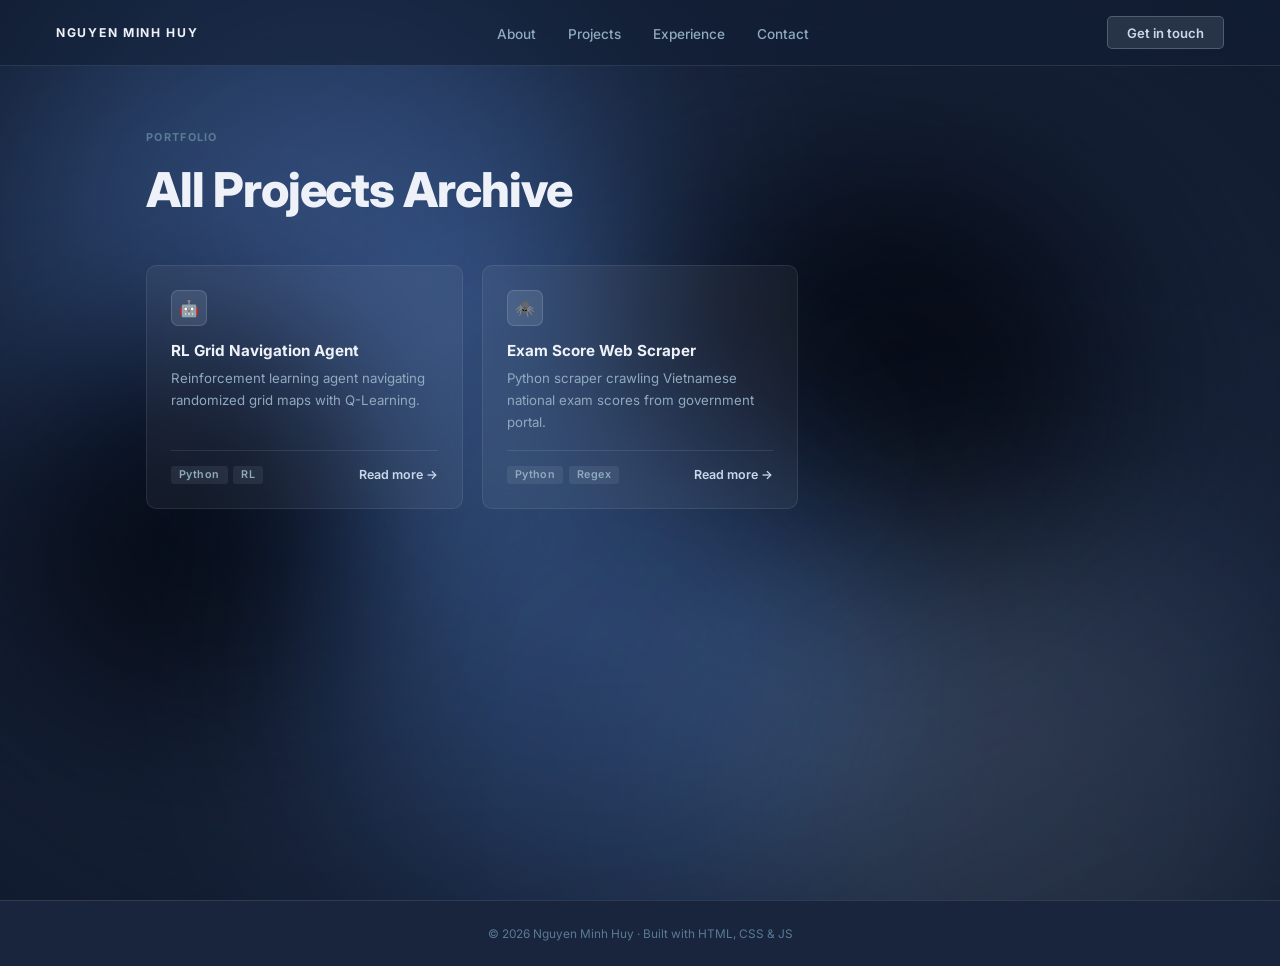
==== project.html @ 3b32ae6c "first commit" ====
<!DOCTYPE html>
<html lang="en">
<head>
  <meta charset="UTF-8">
  <meta name="viewport" content="width=device-width, initial-scale=1.0">
  <title>All Projects · Nguyen Minh Huy</title>
  <link href="https://fonts.googleapis.com/css2?family=Inter:wght@300;400;500;600;700;800;900&display=swap" rel="stylesheet">
  <link rel="stylesheet" href="css/style.css">
  <script src="js/main.js" defer></script>
</head>
<body>

  <!-- Background -->
  <div class="aurora" aria-hidden="true">
    <div class="aurora-blob b1"></div>
    <div class="aurora-blob b2"></div>
    <div class="aurora-blob b3"></div>
    <div class="aurora-blob b4"></div>
    <div class="aurora-blob b5"></div>
  </div>

  <!-- Nav -->
<nav>
    <a href="index.html" class="nav-logo">Nguyen Minh Huy</a>
    <ul class="nav-links">
      <li><a href="index.html#about">About</a></li>
      <li><a href="projects.html">Projects</a></li>
      <li><a href="index.html#experience">Experience</a></li>
      <li><a href="index.html#contact">Contact</a></li>
    </ul>
    <a href="mailto:huy@email.com" class="nav-cta">Get in touch</a>
  </nav>

  <!-- Trang Tổng Hợp Projects -->
  <div class="section-wrap" style="padding-top: calc(var(--nav-h) + 4rem); min-height: 100vh;">
    <span class="section-ey">Portfolio</span>
    <h1 class="section-h" style="font-size: 3rem; margin-bottom: 3rem;">All Projects Archive</h1>
    
    <div class="projects-grid">
      <!-- Card 1 -->
      <div class="proj-card modal-trigger" data-id="project-1">
        <div class="proj-icon">🤖</div>
        <h3>RL Grid Navigation Agent</h3>
        <p>Reinforcement learning agent navigating randomized grid maps with Q-Learning.</p>
        <div class="proj-footer">
          <div class="proj-tags"><span class="proj-tag">Python</span><span class="proj-tag">RL</span></div>
          <span class="proj-link">Read more &rarr;</span>
        </div>
      </div>

      <!-- Card 2 -->
      <div class="proj-card modal-trigger" data-id="project-2">
        <div class="proj-icon">🕷️</div>
        <h3>Exam Score Web Scraper</h3>
        <p>Python scraper crawling Vietnamese national exam scores from government portal.</p>
        <div class="proj-footer">
          <div class="proj-tags"><span class="proj-tag">Python</span><span class="proj-tag">Regex</span></div>
          <span class="proj-link">Read more &rarr;</span>
        </div>
      </div>

      <!-- Bạn có thể copy paste thêm nhiều card tương tự ở đây -->
    </div>
  </div>

  <!-- ══ MODAL (CỬA SỔ POPUP ẨN) ══ -->
  <div class="modal-overlay" id="projectModal">
    <div class="modal-content">
      <button class="modal-close" id="closeModal">&times;</button>
      <div class="modal-body">
        <div class="modal-icon" id="modalIcon">📁</div>
        <h2 id="modalTitle">Project Title</h2>
        <div class="proj-tags" id="modalTags" style="margin-bottom: 1.5rem;">
          <!-- Tags sẽ được load vào đây -->
        </div>
        <div id="modalDesc" style="color: var(--sub); line-height: 1.8; font-size: 0.95rem;">
          <!-- Chi tiết project sẽ nằm ở đây -->
        </div>
      </div>
    </div>
  </div>

  <footer>
    <span id="copyright-year"></span> Nguyen Minh Huy · Built with HTML, CSS & JS
  </footer>

</body>
</html>
---- css/style.css ----
*,*::before,*::after {
  box-sizing: border-box;
  margin: 0;
  padding: 0;
}

:root {
  /* ── Palette suy luận từ ảnh ── */
  --bg:          #18253d;   /* navy chính của ảnh */
  --blob-dark:   #0b1525;   /* blob tối: vùng đen sâu trên ảnh */
  --blob-mid:    #223355;   /* navy mid: lớp giữa */
  --blob-silver: #8faabf;   /* silver-blue: vùng sáng góc dưới */
  --blob-white:  #c8d8ea;   /* near-white highlight */

  /* ── Text: phải đọc được trên nền navy ── */
  --text:    #eef2f8;       /* trắng ấm, không chói */
  --sub:     #8faabf;       /* silver-blue từ ảnh → dùng làm subtext */
  --muted:   #5a7a96;
  --border:  rgba(200,216,234,0.12);
  --card:    rgba(255,255,255,0.05);
  --card-b:  rgba(200,216,234,0.1);
  --accent:  #c8d8ea;       /* silver highlight làm accent */
  --tag-bg:  rgba(200,216,234,0.09);
  --nav-h:   66px;
}

html { scroll-behavior: smooth; }

body {
  font-family: 'Inter', system-ui, sans-serif;
  background: var(--bg);
  color: var(--text);
  min-height: 100vh;
  overflow-x: hidden;
}

/* ══════════════════════════════
   AURORA BLOB BACKGROUND
══════════════════════════════ */
.aurora {
  position: fixed; inset: 0; z-index: 0;
  overflow: hidden;
  background: var(--bg);
}

.aurora-blob {
  position: absolute;
  border-radius: 50%;
  filter: blur(80px);
  opacity: 1;
  mix-blend-mode: screen;
  will-change: transform, opacity;
}

.b1 {
  width: 65vw; height: 65vw;
  top: -15vw; left: -10vw;
  background: radial-gradient(circle at center, #2a4070 0%, #1a2e52 40%, transparent 70%);
  animation: drift1 14s ease-in-out infinite alternate;
}
.b2 {
  width: 50vw; height: 50vw;
  top: 5vw; right: 5vw;
  background: radial-gradient(circle at center, #0d1929 0%, #111f38 35%, transparent 65%);
  animation: drift2 18s ease-in-out infinite alternate;
  mix-blend-mode: multiply;
  opacity: .85;
}
.b3 {
  width: 70vw; height: 55vw;
  bottom: -20vw; right: -15vw;
  background: radial-gradient(circle at center, #8faabf 0%, #c8d8ea 20%, #4a6a88 50%, transparent 70%);
  animation: drift3 22s ease-in-out infinite alternate;
  opacity: .18;
}
.b4 {
  width: 40vw; height: 40vw;
  bottom: 10vw; left: -5vw;
  background: radial-gradient(circle at center, #0b1525 0%, #152235 40%, transparent 68%);
  animation: drift4 16s ease-in-out infinite alternate;
  mix-blend-mode: multiply;
  opacity: .9;
}
.b5 {
  width: 55vw; height: 55vw;
  top: 35vh; left: 20vw;
  background: radial-gradient(circle at center, #1e3560 0%, #162847 45%, transparent 70%);
  animation: drift5 20s ease-in-out infinite alternate;
  opacity: .7;
}

@keyframes drift1 {
  from { transform: translate(0, 0) scale(1); }
  to { transform: translate(6vw, 8vh) scale(1.12); }
}
@keyframes drift2 {
  from { transform: translate(0, 0) scale(1.05); }
  to { transform: translate(-8vw, 10vh) scale(.9); }
}
@keyframes drift3 {
  from { transform: translate(0, 0) scale(1); }
  to { transform: translate(-10vw, -12vh) scale(1.18); }
}
@keyframes drift4 {
  from { transform: translate(0, 0) scale(1); }
  to { transform: translate(8vw, -6vh) scale(1.1); }
}
@keyframes drift5 {
  from { transform: translate(0, 0) scale(1); }
  to { transform: translate(5vw, 10vh) scale(.88); }
}

.aurora::after {
  content: ''; position: absolute; inset: 0;
  background: radial-gradient(ellipse at 50% 50%, transparent 30%, rgba(10,16,30,.45) 100%);
  pointer-events: none;
}

/* ── NAV ── */
nav {
  position: fixed; top: 0; left: 0; right: 0; z-index: 100;
  height: var(--nav-h);
  display: flex; align-items: center; justify-content: space-between;
  padding: 0 3.5rem;
  background: rgba(18, 30, 52, 0.55);
  backdrop-filter: blur(20px);
  -webkit-backdrop-filter: blur(20px);
  border-bottom: 1px solid var(--border);
}
.nav-logo {
  font-size: .76rem; font-weight: 700; letter-spacing: .14em;
  color: var(--text); text-transform: uppercase; text-decoration: none;
}
.nav-links { display: flex; gap: 2rem; list-style: none; }
.nav-links a {
  font-size: .85rem; font-weight: 500; color: var(--sub);
  text-decoration: none; transition: color .2s;
}
.nav-links a:hover { color: var(--text); }
.nav-cta {
  background: rgba(200,216,234,0.12); color: var(--accent);
  border: 1px solid rgba(200,216,234,0.25); border-radius: 5px;
  padding: .46rem 1.2rem; font-size: .82rem; font-weight: 600;
  text-decoration: none; cursor: pointer;
  transition: background .2s, transform .15s;
}
.nav-cta:hover { background: rgba(200,216,234,0.2); transform: translateY(-1px); }

/* ══════════════════════════════
   HERO
══════════════════════════════ */
.hero-wrap {
  position: relative; z-index: 1;
  min-height: 100vh;
  display: grid; grid-template-columns: 1fr 1fr;
  align-items: center; padding-top: var(--nav-h);
  max-width: 1180px; margin: 0 auto;
  padding-left: 3.5rem; padding-right: 3.5rem; gap: 2rem;
}
.eyebrow {
  display: inline-flex; align-items: center; gap: .45rem;
  border: 1px solid rgba(200,216,234,0.25); border-radius: 999px;
  padding: .28rem .95rem; font-size: .68rem; font-weight: 700;
  letter-spacing: .1em; color: var(--sub); text-transform: uppercase;
  background: rgba(200,216,234,0.07); margin-bottom: 1.8rem;
}
.eyebrow::before {
  content: ''; width: 6px; height: 6px; border-radius: 50%;
  background: var(--accent); flex-shrink: 0;
}
.hero-left h1 {
  font-size: clamp(2.5rem, 4.8vw, 4rem);
  font-weight: 900; line-height: 1.06; letter-spacing: -.03em;
  color: var(--text); margin-bottom: 1.4rem;
}
.hero-left h1 em {
  font-style: normal;
  background: linear-gradient(120deg, var(--accent) 0%, #ddeaf5 40%, var(--sub) 100%);
  -webkit-background-clip: text; -webkit-text-fill-color: transparent;
  background-clip: text;
}
.hero-sub {
  font-size: .97rem; line-height: 1.76; color: var(--sub);
  max-width: 470px; margin-bottom: 2.5rem;
}
.cta-row { display: flex; gap: .9rem; flex-wrap: wrap; margin-bottom: 3.8rem; }
.btn-p {
  display: inline-flex; align-items: center; gap: .4rem;
  background: var(--accent); color: #0d1929;
  border: none; border-radius: 5px;
  padding: .74rem 1.55rem; font-size: .88rem; font-weight: 700;
  text-decoration: none; cursor: pointer;
  transition: opacity .2s, transform .15s;
}
.btn-p:hover { opacity: .88; transform: translateY(-1px); }
.btn-s {
  display: inline-flex; align-items: center;
  background: transparent; color: var(--text);
  border: 1px solid rgba(200,216,234,0.28); border-radius: 5px;
  padding: .74rem 1.55rem; font-size: .88rem; font-weight: 600;
  text-decoration: none; cursor: pointer;
  transition: background .2s, transform .15s;
}
.btn-s:hover { background: rgba(200,216,234,0.09); transform: translateY(-1px); }
.stats {
  display: flex; gap: 2.8rem;
  border-top: 1px solid var(--border); padding-top: 1.7rem;
}
.stat-n { font-size: 1.5rem; font-weight: 900; color: var(--text); line-height: 1; margin-bottom: .2rem; }
.stat-l { font-size: .74rem; color: var(--muted); font-weight: 500; }

.hero-right {
  display: flex; align-items: center; justify-content: center;
}
.hero-right img {
  width: 100%; max-width: 460px;
  mix-blend-mode: screen; opacity: .82;
  filter: brightness(.9) contrast(1.05);
  pointer-events: none; user-select: none;
}

/* ══════════════════════════════
   SECTIONS
══════════════════════════════ */
.section-wrap {
  position: relative; z-index: 1;
  max-width: 1100px; margin: 0 auto;
  padding: 5rem 3.5rem;
}
.section-div {
  position: relative; z-index: 1;
  border: none; border-top: 1px solid var(--border);
  max-width: 1100px; width: calc(100% - 7rem); margin: 0 auto;
}
.section-ey {
  font-size: .68rem; font-weight: 700; letter-spacing: .12em;
  color: var(--muted); text-transform: uppercase;
  display: block; margin-bottom: 1.2rem;
}
.section-h {
  font-size: clamp(1.6rem, 3vw, 2.3rem); font-weight: 800;
  letter-spacing: -.022em; color: var(--text);
  margin-bottom: .55rem; line-height: 1.13;
}
.section-sub { font-size: .91rem; color: var(--sub); margin-bottom: 2.6rem; }

/* ── About ── */
.about-grid { display: grid; grid-template-columns: 1fr 1fr; gap: 3.5rem; align-items: start; }
.about-body { font-size: .91rem; line-height: 1.8; color: var(--sub); }
.about-body p+p { margin-top: .9rem; }
.skills-col { display: flex; flex-direction: column; gap: 1.1rem; }
.skill-label { font-size: .67rem; font-weight: 700; letter-spacing: .09em; text-transform: uppercase; color: var(--muted); margin-bottom: .32rem; }
.skill-tag-group { display: flex; flex-wrap: wrap; gap: .4rem; }
.skill-tag {
  background: var(--tag-bg); border: 1px solid var(--border);
  border-radius: 4px; padding: .27rem .72rem;
  font-size: .77rem; font-weight: 500; color: var(--sub);
}

/* ── Projects ── */
.projects-grid { display: grid; grid-template-columns: repeat(auto-fill, minmax(295px, 1fr)); gap: 1.2rem; }
.proj-card {
  background: var(--card); border: 1px solid var(--card-b);
  border-radius: 10px; padding: 1.5rem;
  display: flex; flex-direction: column;
  backdrop-filter: blur(8px);
  transition: transform .2s, box-shadow .2s, background .2s;
}
.proj-card:hover {
  transform: translateY(-3px);
  background: rgba(255,255,255,0.08);
  box-shadow: 0 12px 32px rgba(0,0,0,.35);
}
.proj-icon {
  width: 36px; height: 36px; border-radius: 7px;
  background: rgba(200,216,234,0.12); border: 1px solid rgba(200,216,234,0.18);
  display: flex; align-items: center; justify-content: center;
  font-size: 1rem; margin-bottom: .9rem;
}
.proj-card h3 { font-size: .95rem; font-weight: 700; color: var(--text); margin-bottom: .42rem; }
.proj-card p { font-size: .83rem; line-height: 1.66; color: var(--sub); flex: 1; }
.proj-footer {
  display: flex; align-items: center; justify-content: space-between;
  margin-top: 1.1rem; padding-top: .9rem; border-top: 1px solid var(--border);
}
.proj-tags { display: flex; gap: .35rem; flex-wrap: wrap; }
.proj-tag {
  font-size: .67rem; font-weight: 600; letter-spacing: .04em;
  background: rgba(200,216,234,0.09); color: var(--sub);
  border-radius: 3px; padding: .17rem .5rem;
}
.proj-link { font-size: .78rem; font-weight: 600; color: var(--accent); text-decoration: none; flex-shrink: 0; }
.proj-link:hover { text-decoration: underline; }

.view-more-wrap {
  text-align: right;
  margin-top: 2rem; /* Cách lưới project phía trên một khoảng */
}

/* ── Timeline ── */
.timeline { margin-top: 2.5rem; position: relative; padding-left: 1.8rem; }
.timeline::before {
  content: ''; position: absolute; left: 0; top: 6px; bottom: 6px;
  width: 1px; background: linear-gradient(to bottom, var(--accent), transparent);
}
.tl-item { position: relative; margin-bottom: 2.3rem; }
.tl-item::before {
  content: ''; position: absolute; left: -1.8rem; top: 5px;
  width: 8px; height: 8px; border-radius: 50%;
  background: var(--accent); border: 2px solid var(--bg);
  box-shadow: 0 0 0 1.5px var(--accent);
}
.tl-date { font-size: .69rem; font-weight: 700; letter-spacing: .09em; text-transform: uppercase; color: var(--accent); margin-bottom: .3rem; }
.tl-title { font-size: .96rem; font-weight: 700; color: var(--text); margin-bottom: .18rem; }
.tl-org { font-size: .85rem; font-weight: 500; color: var(--sub); margin-bottom: .5rem; }
.tl-desc { font-size: .83rem; line-height: 1.69; color: var(--muted); }

/* ── Contact ── */
.contact-center { text-align: center; padding-bottom: 6rem; }
.contact-links { display: flex; gap: .8rem; justify-content: center; flex-wrap: wrap; margin-top: .5rem; }
.contact-link {
  display: inline-flex; align-items: center; gap: .45rem;
  background: rgba(200,216,234,0.07); border: 1px solid var(--border);
  border-radius: 7px; padding: .65rem 1.3rem;
  font-size: .85rem; font-weight: 600; color: var(--text);
  text-decoration: none; transition: background .2s, transform .15s;
}
.contact-link:hover { background: rgba(200,216,234,0.14); transform: translateY(-2px); }
.contact-link svg { width: 15px; height: 15px; flex-shrink: 0; }

footer {
  position: relative; z-index: 1; text-align: center;
  padding: 1.6rem 2rem; border-top: 1px solid var(--border);
  font-size: .74rem; color: var(--muted);
}

/* ── Responsive ── */
@media(max-width: 820px) {
  .hero-wrap { grid-template-columns: 1fr; padding: calc(var(--nav-h) + 3rem) 1.5rem 3rem; }
  .hero-right { display: none; }
  nav { padding: 0 1.5rem; }
  .nav-links { display: none; }
  .section-wrap { padding: 3.5rem 1.5rem; }
  .about-grid { grid-template-columns: 1fr; }
  .section-div { width: calc(100% - 3rem); }
  .stats { gap: 1.8rem; }
}
@media(prefers-reduced-motion: reduce) {
  .aurora-blob { animation: none !important; }
  * { transition: none !important; }
}




/* ══════════════════════════════
   MODAL (PROJECT DETAILS)
══════════════════════════════ */
.proj-card.modal-trigger {
  cursor: pointer;
}
.proj-card.modal-trigger:hover .proj-link {
  text-decoration: underline;
}

.modal-overlay {
  position: fixed;
  inset: 0;
  background: rgba(10, 16, 30, 0.85); /* Nền tối mờ */
  backdrop-filter: blur(8px);
  -webkit-backdrop-filter: blur(8px);
  z-index: 1000;
  display: flex;
  align-items: center;
  justify-content: center;
  padding: 2rem;
  opacity: 0;
  pointer-events: none;
  transition: opacity 0.3s ease;
}

.modal-overlay.active {
  opacity: 1;
  pointer-events: auto;
}

.modal-content {
  background: var(--bg);
  border: 1px solid var(--border);
  border-radius: 12px;
  width: 100%;
  max-width: 700px;
  max-height: 85vh;
  overflow-y: auto;
  position: relative;
  transform: translateY(20px) scale(0.95);
  transition: transform 0.3s ease;
  box-shadow: 0 25px 50px -12px rgba(0, 0, 0, 0.5);
}

.modal-overlay.active .modal-content {
  transform: translateY(0) scale(1);
}

.modal-close {
  position: absolute;
  top: 1.5rem;
  right: 1.5rem;
  background: rgba(200, 216, 234, 0.1);
  color: var(--text);
  border: none;
  width: 36px;
  height: 36px;
  border-radius: 50%;
  font-size: 1.5rem;
  display: flex;
  align-items: center;
  justify-content: center;
  cursor: pointer;
  transition: background 0.2s;
}

.modal-close:hover {
  background: rgba(200, 216, 234, 0.25);
}

.modal-body {
  padding: 3rem;
}

.modal-icon {
  font-size: 2.5rem;
  margin-bottom: 1rem;
}

.modal-body h2 {
  font-size: 2rem;
  font-weight: 800;
  color: var(--text);
  margin-bottom: 0.8rem;
}

@media(max-width: 820px) {
  .modal-body { padding: 2rem 1.5rem; }
  .modal-overlay { padding: 1rem; }
}
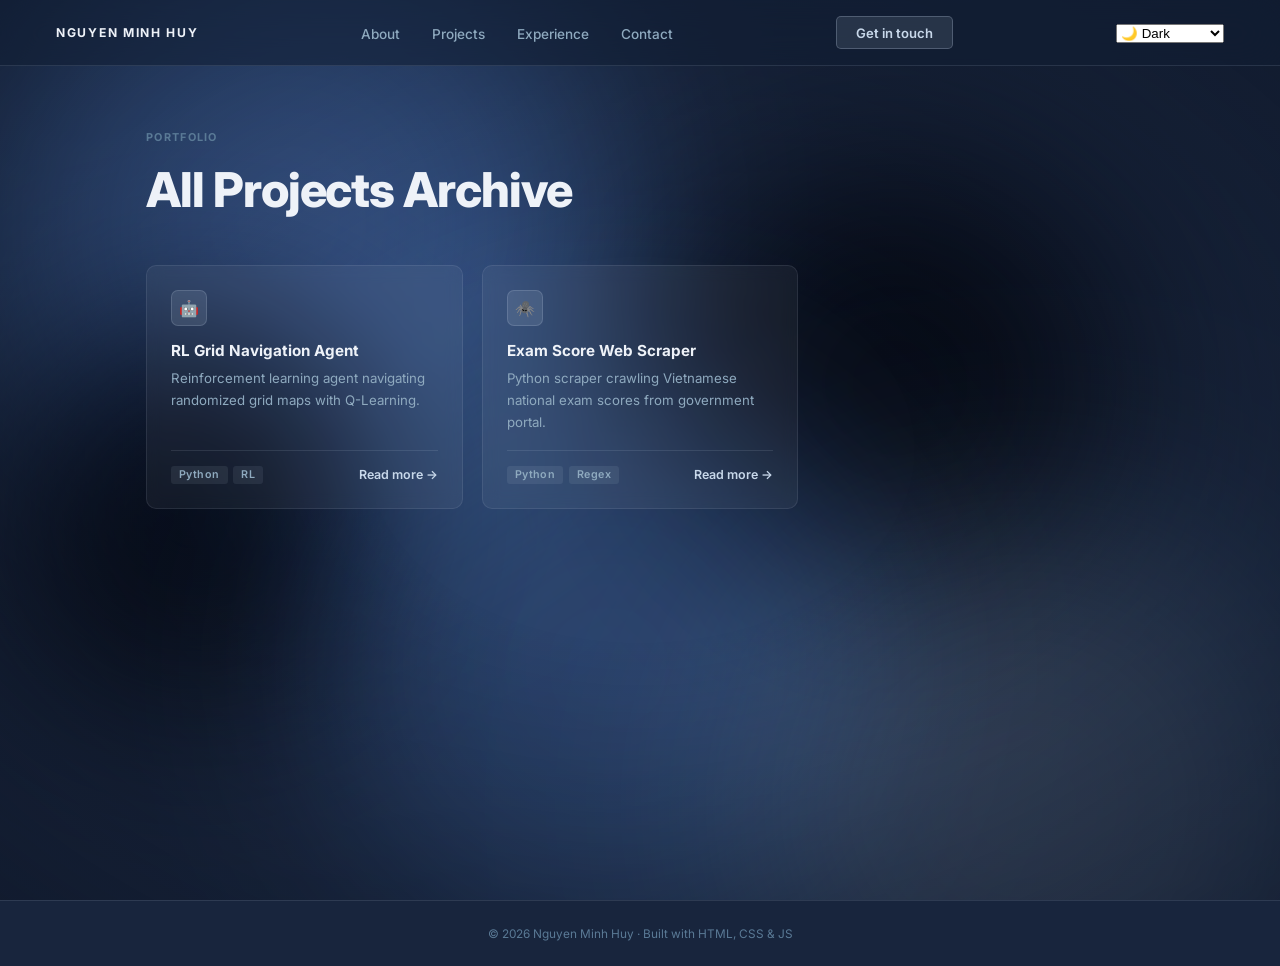
==== commit 33800875: "update html/ certi" ====
--- a/project.html
+++ b/project.html
@@ -29,6 +29,14 @@
       <li><a href="index.html#contact">Contact</a></li>
     </ul>
     <a href="mailto:huy@email.com" class="nav-cta">Get in touch</a>
+    <div class="nav-controls">
+    <!-- Dropdown hoặc nút bấm đổi Theme -->
+    <select id="themeSelect" class="nav-dropdown">
+      <option value="dark">🌙 Dark</option>
+      <option value="light">☀️ Light</option>
+      <option value="cyberpunk">🦄 Cyberpunk</option>
+    </select>
+  </div>
   </nav>
 
   <!-- Trang Tổng Hợp Projects -->
@@ -66,7 +74,21 @@
   <!-- ══ MODAL (CỬA SỔ POPUP ẨN) ══ -->
   <div class="modal-overlay" id="projectModal">
     <div class="modal-content">
-      <button class="modal-close" id="closeModal">&times;</button>
+      
+      <!-- Cụm nút điều khiển góc trên bên phải -->
+      <div class="modal-controls">
+        <!-- Nút phóng to / mở trang riêng -->
+        <a href="#" id="modalExpandBtn" class="modal-btn" title="Open full page" target="_blank">
+          <svg width="18" height="18" viewBox="0 0 24 24" fill="none" stroke="currentColor" stroke-width="2" stroke-linecap="round" stroke-linejoin="round">
+            <path d="M18 13v6a2 2 0 0 1-2 2H5a2 2 0 0 1-2-2V8a2 2 0 0 1 2-2h6"></path>
+            <polyline points="15 3 21 3 21 9"></polyline>
+            <line x1="10" y1="14" x2="21" y2="3"></line>
+          </svg>
+        </a>
+        <!-- Nút Đóng -->
+        <button class="modal-btn" id="closeModal" title="Close">&times;</button>
+      </div>
+
       <div class="modal-body">
         <div class="modal-icon" id="modalIcon">📁</div>
         <h2 id="modalTitle">Project Title</h2>
--- a/css/style.css
+++ b/css/style.css
@@ -402,26 +402,38 @@
   transform: translateY(0) scale(1);
 }
 
-.modal-close {
+
+
+.modal-controls {
   position: absolute;
-  top: 1.5rem;
-  right: 1.5rem;
+  top: 1.25rem;
+  right: 1.25rem;
+  display: flex;
+  align-items: center;
+  gap: 0.5rem;
+  z-index: 10;
+}
+
+/* Kiểu dáng chung cho cả nút Đóng và nút Phóng To */
+.modal-btn {
   background: rgba(200, 216, 234, 0.1);
   color: var(--text);
   border: none;
   width: 36px;
   height: 36px;
   border-radius: 50%;
-  font-size: 1.5rem;
+  font-size: 1.2rem;
   display: flex;
   align-items: center;
   justify-content: center;
   cursor: pointer;
-  transition: background 0.2s;
-}
-
-.modal-close:hover {
+  text-decoration: none;
+  transition: background 0.2s, transform 0.2s;
+}
+
+.modal-btn:hover {
   background: rgba(200, 216, 234, 0.25);
+  transform: translateY(-2px);
 }
 
 .modal-body {
@@ -446,3 +458,101 @@
 }
 
 
+
+
+/* ══════════════════════════════
+   AUTO-SCROLL CAROUSEL (CERTS)
+══════════════════════════════ */
+.carousel-container {
+  width: 100%;
+  overflow: hidden;
+  position: relative;
+  padding: 1rem 0;
+  /* Hiệu ứng làm mờ 2 bên mép để card lướt vào/ra mượt hơn */
+  mask-image: linear-gradient(to right, transparent, black 10%, black 90%, transparent);
+  -webkit-mask-image: linear-gradient(to right, transparent, black 10%, black 90%, transparent);
+}
+
+.carousel-track {
+  display: flex;
+  gap: 1.5rem;
+  width: max-content;
+  /* Chạy animation cuộn tự động */
+  animation: scrollInfinite 25s linear infinite;
+}
+
+/* Di chuột vào thì tạm dừng cuộn để người dùng dễ đọc */
+.carousel-container:hover .carousel-track {
+  animation-play-state: paused;
+}
+
+/* Định hình từng thẻ Certificate */
+.cert-card {
+  background: var(--card-bg, rgba(255, 255, 255, 0.03));
+  border: 1px solid var(--border, rgba(255, 255, 255, 0.08));
+  border-radius: 12px;
+  padding: 1.5rem;
+  width: 280px; /* Độ rộng cố định của mỗi card */
+  flex-shrink: 0;
+  transition: transform 0.3s ease, border-color 0.3s ease;
+}
+
+.cert-card:hover {
+  transform: translateY(-4px);
+  border-color: rgba(200, 216, 234, 0.3);
+}
+
+.cert-header {
+  display: flex;
+  justify-content: space-between;
+  align-items: center;
+  margin-bottom: 1rem;
+}
+
+.cert-icon {
+  font-size: 1.8rem;
+}
+
+.cert-year {
+  font-size: 0.8rem;
+  color: var(--sub);
+  background: rgba(255, 255, 255, 0.05);
+  padding: 0.2rem 0.6rem;
+  border-radius: 20px;
+}
+
+.cert-card h3 {
+  font-size: 1.1rem;
+  font-weight: 700;
+  color: var(--text);
+  margin-bottom: 0.3rem;
+  white-space: nowrap;
+  overflow: hidden;
+  text-overflow: ellipsis;
+}
+
+.cert-issuer {
+  font-size: 0.85rem;
+  color: var(--sub);
+  margin-bottom: 1rem;
+}
+
+.cert-tag {
+  display: inline-block;
+  font-size: 0.75rem;
+  font-weight: 600;
+  color: #60a5fa;
+  background: rgba(96, 165, 250, 0.1);
+  padding: 0.25rem 0.6rem;
+  border-radius: 6px;
+}
+
+/* Keyframes cho vòng lặp chạy vô tận */
+@keyframes scrollInfinite {
+  0% {
+    transform: translateX(0);
+  }
+  100% {
+    transform: translateX(-50%); /* Chạy 50% độ dài rồi reset mượt */
+  }
+}
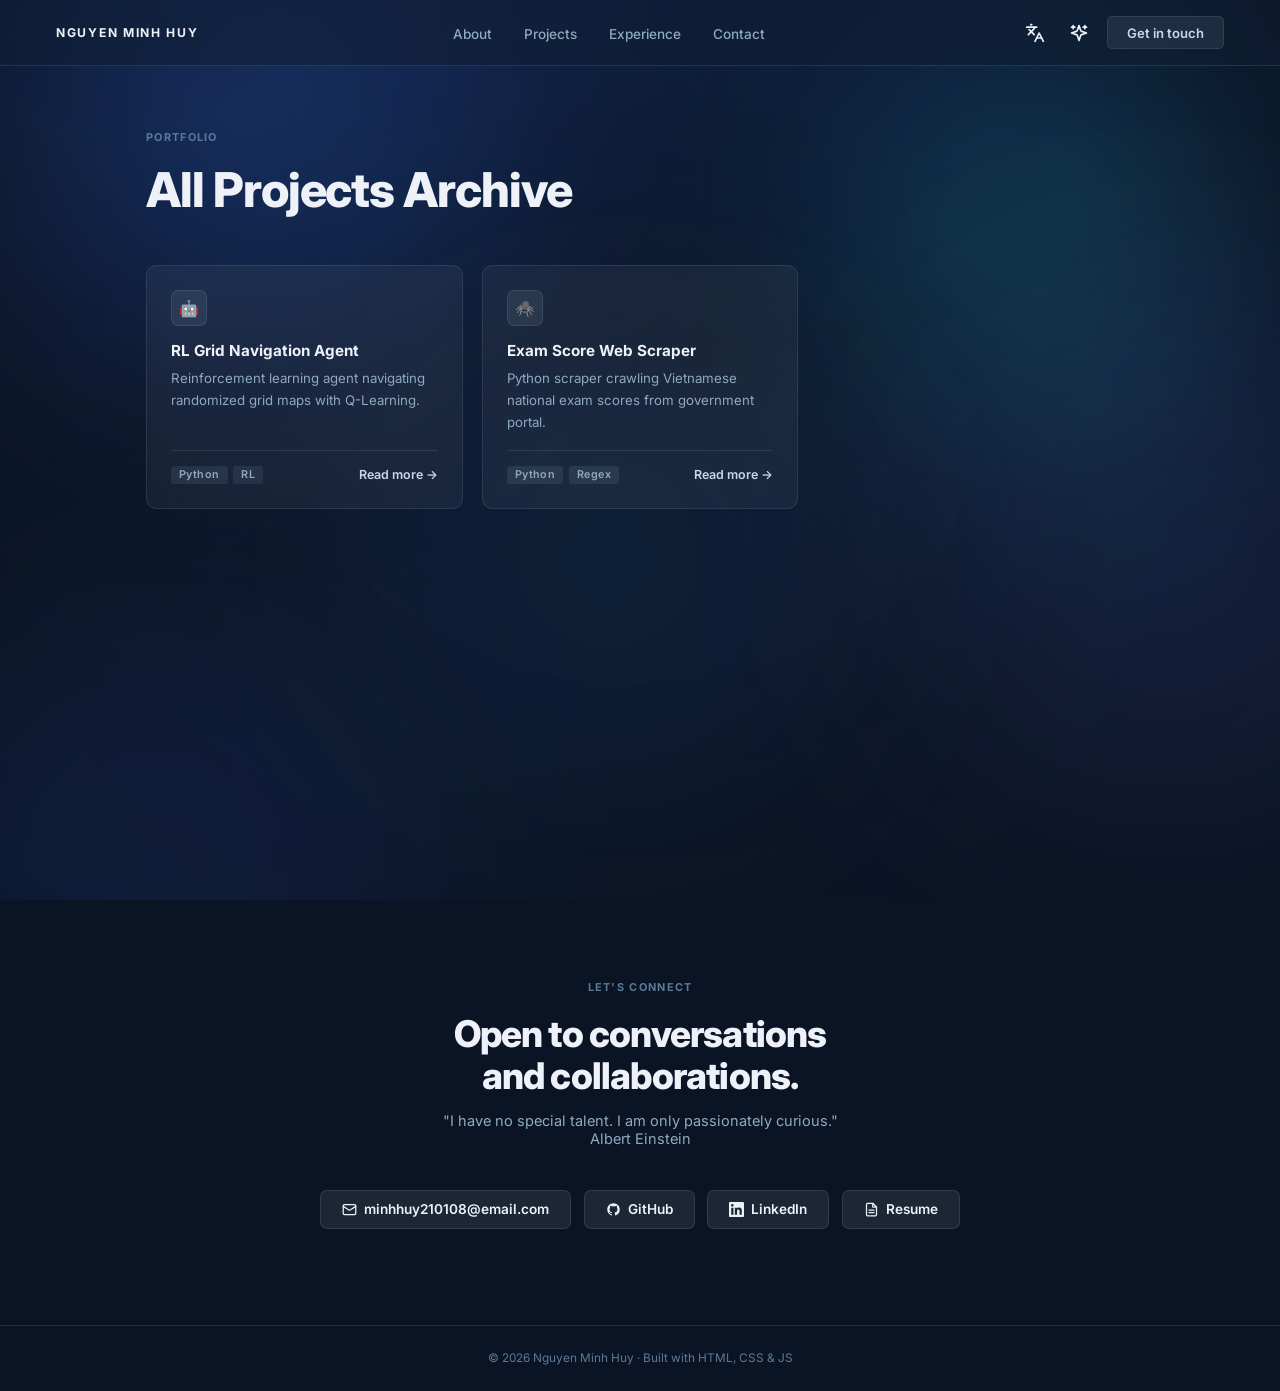
==== commit c288224b: "update 8/8" ====
--- a/project.html
+++ b/project.html
@@ -28,15 +28,36 @@
       <li><a href="index.html#experience">Experience</a></li>
       <li><a href="index.html#contact">Contact</a></li>
     </ul>
-    <a href="mailto:huy@email.com" class="nav-cta">Get in touch</a>
-    <div class="nav-controls">
-    <!-- Dropdown hoặc nút bấm đổi Theme -->
-    <select id="themeSelect" class="nav-dropdown">
-      <option value="dark">🌙 Dark</option>
-      <option value="light">☀️ Light</option>
-      <option value="cyberpunk">🦄 Cyberpunk</option>
-    </select>
+    <div class="nav-right">
+    <button id="langToggle" class="nav-icon-btn" title="Change Language">
+      <!-- Bộ chứa ẩn của Google Translate (không hiển thị ra ngoài giao diện) -->
+      <div id="google_translate_element" style="display: none;"></div>
+      <svg width="20" height="20" viewBox="0 0 24 24" fill="none" stroke="currentColor" stroke-width="2" stroke-linecap="round" stroke-linejoin="round">
+        <path d="m5 8 6 6"></path><path d="m4 14 6-6 2-3"></path><path d="M2 5h12"></path><path d="M7 2h1"></path><path d="m22 22-5-10-5 10"></path><path d="M14 18h6"></path>
+      </svg>
+    </button>
+
+  <button id="themeToggle" class="nav-icon-btn" title="Toggle Theme">
+  <!-- Icon Colorful (Sparkles) -->
+  <svg id="icon-colorful" style="display: none;" width="20" height="20" viewBox="0 0 24 24" fill="none" stroke="currentColor" stroke-width="2" stroke-linecap="round" stroke-linejoin="round">
+    <path d="m12 3-1.912 5.813a2 2 0 0 1-1.275 1.275L3 12l5.813 1.912a2 2 0 0 1 1.275 1.275L12 21l1.912-5.813a2 2 0 0 1 1.275-1.275L21 12l-5.813-1.912a2 2 0 0 1-1.275-1.275L12 3Z"/>
+    <path d="M5 3v4M3 5h4M19 3v4M17 5h4"/>
+  </svg>
+
+  <!-- Icon Light (Sun) -->
+  <svg id="icon-light" style="display: none;" width="20" height="20" viewBox="0 0 24 24" fill="none" stroke="currentColor" stroke-width="2" stroke-linecap="round" stroke-linejoin="round">
+    <circle cx="12" cy="12" r="4"></circle><path d="M12 2v2"></path><path d="M12 20v2"></path><path d="m4.93 4.93 1.41 1.41"></path><path d="m17.66 17.66 1.41 1.41"></path><path d="M2 12h2"></path><path d="M20 12h2"></path><path d="m6.34 17.66-1.41 1.41"></path><path d="m19.07 4.93-1.41 1.41"></path>
+  </svg>
+
+  <!-- Icon Dark (Moon) -->
+  <svg id="icon-dark" style="display: none;" width="20" height="20" viewBox="0 0 24 24" fill="none" stroke="currentColor" stroke-width="2" stroke-linecap="round" stroke-linejoin="round">
+    <path d="M12 3a6 6 0 0 0 9 9 9 9 0 1 1-9-9Z"></path>
+  </svg>
+</button>
+
+    <a href="mailto:minhhuy210108@gmail.com" class="nav-cta">Get in touch</a>
   </div>
+    
   </nav>
 
   <!-- Trang Tổng Hợp Projects -->
@@ -102,6 +123,38 @@
     </div>
   </div>
 
+
+
+
+
+
+
+  <!-- ══ CONTACT ══ -->
+  <div class="section-wrap contact-center" id="contact">
+    <span class="section-ey" style="display:block;text-align:center">Let's connect</span>
+    <h2 class="section-h" style="margin-bottom:1rem">Open to conversations<br>and collaborations.</h2>
+    <p class="section-sub" style="max-width:430px;margin-left:auto;margin-right:auto;text-align:center">
+     "I have no special talent. I am only passionately curious." <br>Albert Einstein 
+    </p>
+    <div class="contact-links">
+      <a href="mailto:minhhuy210108@email.com" class="contact-link">
+        <svg viewBox="0 0 24 24" fill="none" stroke="currentColor" stroke-width="2" stroke-linecap="round" stroke-linejoin="round"><rect x="2" y="4" width="20" height="16" rx="2"/><path d="m22 7-8.97 5.7a1.94 1.94 0 0 1-2.06 0L2 7"/></svg>
+        minhhuy210108@email.com
+      </a>
+      <a href="https://github.com/minhhuyng21" target="_blank" class="contact-link">
+        <svg viewBox="0 0 24 24" fill="currentColor"><path d="M12 2C6.477 2 2 6.484 2 12.017c0 4.425 2.865 8.18 6.839 9.504.5.092.682-.217.682-.483 0-.237-.008-.868-.013-1.703-2.782.605-3.369-1.343-3.369-1.343-.454-1.158-1.11-1.466-1.11-1.466-.908-.62.069-.608.069-.608 1.003.07 1.531 1.032 1.531 1.032.892 1.53 2.341 1.088 2.91.832.092-.647.35-1.088.636-1.338-2.22-.253-4.555-1.113-4.555-4.951 0-1.093.39-1.988 1.029-2.688-.103-.253-.446-1.272.098-2.65 0 0 .84-.27 2.75 1.026A9.564 9.564 0 0 1 12 6.844a9.59 9.59 0 0 1 2.504.337c1.909-1.296 2.747-1.027 2.747-1.027.546 1.379.202 2.398.1 2.651.64.7 1.028 1.595 1.028 2.688 0 3.848-2.339 4.695-4.566 4.943.359.309.678.92.678 1.855 0 1.338-.012 2.419-.012 2.747 0 .268.18.58.688.482A10.02 10.02 0 0 0 22 12.017C22 6.484 17.522 2 12 2z"/></svg>
+        GitHub
+      </a>
+      <a href="https://linkedin.com/in/minh-huy-nguyen-92a643318" target="_blank" class="contact-link">
+        <svg viewBox="0 0 24 24" fill="currentColor"><path d="M20.447 20.452h-3.554v-5.569c0-1.328-.027-3.037-1.852-3.037-1.853 0-2.136 1.445-2.136 2.939v5.667H9.351V9h3.414v1.561h.046c.477-.9 1.637-1.85 3.37-1.85 3.601 0 4.267 2.37 4.267 5.455v6.286zM5.337 7.433a2.062 2.062 0 0 1-2.063-2.065 2.064 2.064 0 1 1 2.063 2.065zm1.782 13.019H3.555V9h3.564v11.452zM22.225 0H1.771C.792 0 0 .774 0 1.729v20.542C0 23.227.792 24 1.771 24h20.451C23.2 24 24 23.227 24 22.271V1.729C24 .774 23.2 0 22.222 0h.003z"/></svg>
+        LinkedIn
+      </a>
+      <a href="#" class="contact-link">
+        <svg viewBox="0 0 24 24" fill="none" stroke="currentColor" stroke-width="2" stroke-linecap="round" stroke-linejoin="round"><path d="M14 2H6a2 2 0 0 0-2 2v16a2 2 0 0 0 2 2h12a2 2 0 0 0 2-2V8z"/><polyline points="14 2 14 8 20 8"/><line x1="16" y1="13" x2="8" y2="13"/><line x1="16" y1="17" x2="8" y2="17"/></svg>
+        Resume
+      </a>
+    </div>
+  </div>
   <footer>
     <span id="copyright-year"></span> Nguyen Minh Huy · Built with HTML, CSS & JS
   </footer>
--- a/css/style.css
+++ b/css/style.css
@@ -4,24 +4,142 @@
   padding: 0;
 }
 
-:root {
-  /* ── Palette suy luận từ ảnh ── */
-  --bg:          #18253d;   /* navy chính của ảnh */
-  --blob-dark:   #0b1525;   /* blob tối: vùng đen sâu trên ảnh */
-  --blob-mid:    #223355;   /* navy mid: lớp giữa */
-  --blob-silver: #8faabf;   /* silver-blue: vùng sáng góc dưới */
-  --blob-white:  #c8d8ea;   /* near-white highlight */
-
-  /* ── Text: phải đọc được trên nền navy ── */
-  --text:    #eef2f8;       /* trắng ấm, không chói */
-  --sub:     #8faabf;       /* silver-blue từ ảnh → dùng làm subtext */
+/* ══════════════════════════════
+   1. COLORFUL MODE (Mặc định)
+══════════════════════════════ */
+:root, [data-theme="colorful"] {
+  --bg:          #0b1424;;
+  --blob-dark:   #0b1525;
+  --blob-mid:    #223355;
+  --blob-silver: #8faabf;
+  --blob-white:  #c8d8ea;
+
+  --text:    #eef2f8;
+  --sub:     #8faabf;
   --muted:   #5a7a96;
   --border:  rgba(200,216,234,0.12);
   --card:    rgba(255,255,255,0.05);
   --card-b:  rgba(200,216,234,0.1);
-  --accent:  #c8d8ea;       /* silver highlight làm accent */
+  --accent:  #c8d8ea;
   --tag-bg:  rgba(200,216,234,0.09);
   --nav-h:   66px;
+
+  /* ── Thêm mới ── */
+  --nav-bg:          rgba(18,30,52,0.55);
+  --modal-overlay:   rgba(10,16,30,0.85);
+  --card-hover:      rgba(255,255,255,0.08);
+  --card-hover-shadow: rgba(0,0,0,0.35);
+  --cert-year-bg:    rgba(255,255,255,0.07);
+  --cert-tag-color:  #60a5fa;
+  --cert-tag-bg:     rgba(96,165,250,0.1);
+  --cert-border-hover: rgba(200,216,234,0.3);
+  --btn-p-color:     #0d1929;
+  --contact-hover:   rgba(200,216,234,0.14);
+  --timeline-line:   var(--accent);
+  --hero-gradient:   linear-gradient(120deg, #51d916 0%, #5e0925 40%, #5b00cae1 100%);
+  --hl-bg:   rgba(96, 165, 250, 0.18); /* Nền xanh lam mờ nhẹ */
+  --hl-text: #93c5fd;
+}
+
+/* ══════════════════════════════
+   2. LIGHT MODE
+══════════════════════════════ */
+[data-theme="light"] {
+  --bg:            #e6eef9;
+  --bg-secondary:  #f0f6ff;
+
+  --blob-dark:     #0d2550;
+  --blob-mid:      #4b72b8;
+  --blob-silver:   #dce8ff;
+  --blob-white:    #ffffff;
+
+  --text:   #0d2040;
+  --sub:    #4a637d;
+  --muted:  #7a96b0;
+
+  --accent: #030391;
+  --navy:   #0d2550;
+  --blue:   #1a3f80;
+
+  --border: rgba(30,80,180,0.13);
+  --card:   rgba(255,255,255,0.72);
+  --card-b: rgba(30,80,180,0.13);
+  --tag-bg: rgba(29,78,216,0.10);
+
+  /* ── Thêm mới ── */
+  --nav-bg:          rgba(230,238,249,0.80);
+  --modal-overlay:   rgba(13,32,64,0.55);
+  --card-hover:      rgba(255,255,255,0.92);
+  --card-hover-shadow: rgba(30,80,180,0.15);
+  --cert-year-bg:    rgba(29,78,216,0.08);
+  --cert-tag-color:  #1d4ed8;
+  --cert-tag-bg:     rgba(29,78,216,0.10);
+  --cert-border-hover: rgba(29,78,216,0.35);
+  --btn-p-color:     #ffffff;
+  --contact-hover:   rgba(29,78,216,0.10);
+  --timeline-line:   var(--accent);
+  --hero-gradient:   linear-gradient(120deg, #1d4ed8 0%, #3b6fd4 40%, #0d2550 100%);
+  --hl-bg:   rgba(29, 78, 216, 0.12); /* Nền xanh royal trong suốt */
+  --hl-text: #1e40af;
+}
+
+/* ══════════════════════════════
+   3. DARK MODE
+══════════════════════════════ */
+[data-theme="dark"] {
+  --bg:          #090a0f;
+  --blob-dark:   transparent;
+  --blob-mid:    transparent;
+  --blob-silver: transparent;
+  --blob-white:  transparent;
+
+  --text:    #f8fafc;
+  --sub:     #94a3b8;
+  --muted:   #475569;
+  --border:  rgba(255,255,255,0.1);
+  --card:    rgba(255,255,255,0.03);
+  --card-b:  rgba(255,255,255,0.05);
+  --accent:  #38bdf8;
+  --tag-bg:  rgba(56,189,248,0.1);
+
+  /* ── Thêm mới ── */
+  --nav-bg:          rgba(9,10,15,0.80);
+  --modal-overlay:   rgba(0,0,0,0.88);
+  --card-hover:      rgba(255,255,255,0.07);
+  --card-hover-shadow: rgba(0,0,0,0.5);
+  --cert-year-bg:    rgba(255,255,255,0.05);
+  --cert-tag-color:  #38bdf8;
+  --cert-tag-bg:     rgba(56,189,248,0.10);
+  --cert-border-hover: rgba(56,189,248,0.35);
+  --btn-p-color:     #090a0f;
+  --contact-hover:   rgba(56,189,248,0.10);
+  --timeline-line:   var(--accent);
+  --hero-gradient:   linear-gradient(120deg, #38bdf8 0%, #7dd3fc 40%, #94a3b8 100%);
+  --hl-bg:   rgba(56, 189, 248, 0.15); /* Nền cyan nhạt */
+  --hl-text: #38bdf8;
+}
+
+/* ══════════════════════════════
+   XÓA GRADIENT/ẢNH NỀN Ở LIGHT & DARK MODE
+══════════════════════════════ */
+[data-theme="light"] body,
+[data-theme="dark"] body {
+  background-color: var(--bg) !important;
+  background-image: none !important;
+}
+
+[data-theme="light"] html,
+[data-theme="dark"] html {
+  background: var(--bg) !important;
+}
+
+/* ══════════════════════════════
+   VIEW TRANSITIONS
+══════════════════════════════ */
+::view-transition-old(root),
+::view-transition-new(root) {
+  animation: none;
+  mix-blend-mode: normal;
 }
 
 html { scroll-behavior: smooth; }
@@ -33,99 +151,330 @@
   min-height: 100vh;
   overflow-x: hidden;
 }
-
+.highlight {
+  background-color: var(--hl-bg);
+  color: var(--hl-text);
+  padding: 0.15em 0.4em;
+  border-radius: 4px;
+  font-weight: 600;
+  transition: all 0.3s ease;
+}
 /* ══════════════════════════════
    AURORA BLOB BACKGROUND
 ══════════════════════════════ */
+ /* ══════════════════════════════════════════════
+   SOFT DEEP-BLUE AURORA
+   Light & calm — no dark fade
+   ══════════════════════════════════════════════ */
+
 .aurora {
-  position: fixed; inset: 0; z-index: 0;
-  overflow: hidden;
-  background: var(--bg);
-}
+    position: fixed;
+    inset: 0;
+    z-index: 0;
+    overflow: hidden;
+    pointer-events: none;
+
+    background: #0b1424;
+}
+
+
+/* Soft overall blue atmosphere */
+.aurora::before {
+    content: "";
+    position: absolute;
+    inset: 0;
+
+    background:
+        radial-gradient(
+            ellipse 75% 55% at 50% 0%,
+            rgba(37, 99, 235, 0.13),
+            transparent 70%
+        );
+
+    pointer-events: none;
+}
+
+
+/* Very subtle vignette — NOT black */
+.aurora::after {
+    content: "";
+    position: absolute;
+    inset: 0;
+
+    background:
+        radial-gradient(
+            ellipse at center,
+            transparent 35%,
+            rgba(5, 15, 30, 0.08) 100%
+        );
+
+    pointer-events: none;
+}
+
+
+/* ──────────────────────────────────────────────
+   BASE
+   ────────────────────────────────────────────── */
 
 .aurora-blob {
-  position: absolute;
-  border-radius: 50%;
-  filter: blur(80px);
-  opacity: 1;
-  mix-blend-mode: screen;
-  will-change: transform, opacity;
-}
+    position: absolute;
+    border-radius: 50%;
+
+    filter: blur(85px);
+
+    mix-blend-mode: screen;
+
+    will-change: transform, opacity;
+
+    pointer-events: none;
+}
+
+
+/* ──────────────────────────────────────────────
+   BLUE — TOP LEFT
+   ────────────────────────────────────────────── */
 
 .b1 {
-  width: 65vw; height: 65vw;
-  top: -15vw; left: -10vw;
-  background: radial-gradient(circle at center, #2a4070 0%, #1a2e52 40%, transparent 70%);
-  animation: drift1 14s ease-in-out infinite alternate;
-}
+    width: 62vw;
+    height: 58vw;
+
+    top: -20vw;
+    left: -12vw;
+
+    background:
+        radial-gradient(
+            circle,
+            rgba(37, 99, 235, 0.38) 0%,
+            rgba(37, 99, 235, 0.20) 35%,
+            transparent 70%
+        );
+
+    opacity: 0.85;
+
+    animation:
+        softAurora1 22s
+        ease-in-out
+        infinite alternate;
+}
+
+
+/* ──────────────────────────────────────────────
+   CYAN — TOP RIGHT
+   ────────────────────────────────────────────── */
+
 .b2 {
-  width: 50vw; height: 50vw;
-  top: 5vw; right: 5vw;
-  background: radial-gradient(circle at center, #0d1929 0%, #111f38 35%, transparent 65%);
-  animation: drift2 18s ease-in-out infinite alternate;
-  mix-blend-mode: multiply;
-  opacity: .85;
-}
+    width: 48vw;
+    height: 48vw;
+
+    top: -5vw;
+    right: -5vw;
+
+    background:
+        radial-gradient(
+            circle,
+            rgba(34, 211, 238, 0.28) 0%,
+            rgba(14, 165, 233, 0.16) 38%,
+            transparent 72%
+        );
+
+    opacity: 0.8;
+
+    animation:
+        softAurora2 27s
+        ease-in-out
+        infinite alternate;
+
+    animation-delay: -7s;
+}
+
+
+/* ──────────────────────────────────────────────
+   BLUE / INDIGO — RIGHT CENTER
+   ────────────────────────────────────────────── */
+
 .b3 {
-  width: 70vw; height: 55vw;
-  bottom: -20vw; right: -15vw;
-  background: radial-gradient(circle at center, #8faabf 0%, #c8d8ea 20%, #4a6a88 50%, transparent 70%);
-  animation: drift3 22s ease-in-out infinite alternate;
-  opacity: .18;
-}
+    width: 58vw;
+    height: 50vw;
+
+    top: 25vh;
+    right: -20vw;
+
+    background:
+        radial-gradient(
+            circle,
+            rgba(59, 130, 246, 0.22) 0%,
+            rgba(99, 102, 241, 0.13) 38%,
+            transparent 72%
+        );
+
+    opacity: 0.65;
+
+    animation:
+        softAurora3 31s
+        ease-in-out
+        infinite alternate;
+
+    animation-delay: -13s;
+}
+
+
+/* ──────────────────────────────────────────────
+   DEEP BLUE — BOTTOM LEFT
+   ────────────────────────────────────────────── */
+
 .b4 {
-  width: 40vw; height: 40vw;
-  bottom: 10vw; left: -5vw;
-  background: radial-gradient(circle at center, #0b1525 0%, #152235 40%, transparent 68%);
-  animation: drift4 16s ease-in-out infinite alternate;
-  mix-blend-mode: multiply;
-  opacity: .9;
-}
+    width: 55vw;
+    height: 50vw;
+
+    bottom: -22vw;
+    left: -15vw;
+
+    background:
+        radial-gradient(
+            circle,
+            rgba(30, 64, 175, 0.25) 0%,
+            rgba(37, 99, 235, 0.12) 42%,
+            transparent 72%
+        );
+
+    opacity: 0.7;
+
+    animation:
+        softAurora4 29s
+        ease-in-out
+        infinite alternate;
+
+    animation-delay: -16s;
+}
+
+
+/* ──────────────────────────────────────────────
+   CENTER BLUE / CYAN
+   ────────────────────────────────────────────── */
+
 .b5 {
-  width: 55vw; height: 55vw;
-  top: 35vh; left: 20vw;
-  background: radial-gradient(circle at center, #1e3560 0%, #162847 45%, transparent 70%);
-  animation: drift5 20s ease-in-out infinite alternate;
-  opacity: .7;
-}
-
-@keyframes drift1 {
-  from { transform: translate(0, 0) scale(1); }
-  to { transform: translate(6vw, 8vh) scale(1.12); }
-}
-@keyframes drift2 {
-  from { transform: translate(0, 0) scale(1.05); }
-  to { transform: translate(-8vw, 10vh) scale(.9); }
-}
-@keyframes drift3 {
-  from { transform: translate(0, 0) scale(1); }
-  to { transform: translate(-10vw, -12vh) scale(1.18); }
-}
-@keyframes drift4 {
-  from { transform: translate(0, 0) scale(1); }
-  to { transform: translate(8vw, -6vh) scale(1.1); }
-}
-@keyframes drift5 {
-  from { transform: translate(0, 0) scale(1); }
-  to { transform: translate(5vw, 10vh) scale(.88); }
-}
-
-.aurora::after {
-  content: ''; position: absolute; inset: 0;
-  background: radial-gradient(ellipse at 50% 50%, transparent 30%, rgba(10,16,30,.45) 100%);
-  pointer-events: none;
-}
-
-/* ── NAV ── */
+    width: 55vw;
+    height: 45vw;
+
+    top: 30vh;
+    left: 20vw;
+
+    background:
+        radial-gradient(
+            circle,
+            rgba(14, 165, 233, 0.16) 0%,
+            rgba(37, 99, 235, 0.12) 40%,
+            transparent 72%
+        );
+
+    opacity: 0.65;
+
+    animation:
+        softAurora5 35s
+        ease-in-out
+        infinite alternate;
+
+    animation-delay: -20s;
+}
+
+
+/* ══════════════════════════════════════════════
+   SMOOTH MOTION
+   ══════════════════════════════════════════════ */
+
+@keyframes softAurora1 {
+    0% {
+        transform: translate3d(-2vw, -1vh, 0) scale(1);
+    }
+
+    50% {
+        transform: translate3d(5vw, 4vh, 0) scale(1.08);
+    }
+
+    100% {
+        transform: translate3d(11vw, 7vh, 0) scale(1.14);
+    }
+}
+
+
+@keyframes softAurora2 {
+    0% {
+        transform: translate3d(2vw, 0, 0) scale(1);
+    }
+
+    50% {
+        transform: translate3d(-5vw, 6vh, 0) scale(1.09);
+    }
+
+    100% {
+        transform: translate3d(-10vw, 10vh, 0) scale(0.96);
+    }
+}
+
+
+@keyframes softAurora3 {
+    0% {
+        transform: translate3d(0, 2vh, 0) scale(1);
+    }
+
+    50% {
+        transform: translate3d(-5vw, -3vh, 0) scale(1.07);
+    }
+
+    100% {
+        transform: translate3d(-10vw, -7vh, 0) scale(1.12);
+    }
+}
+
+
+@keyframes softAurora4 {
+    0% {
+        transform: translate3d(0, 0, 0) scale(1);
+    }
+
+    50% {
+        transform: translate3d(6vw, -3vh, 0) scale(1.06);
+    }
+
+    100% {
+        transform: translate3d(12vw, -6vh, 0) scale(1.12);
+    }
+}
+
+
+@keyframes softAurora5 {
+    0% {
+        transform: translate3d(0, 0, 0) scale(1);
+    }
+
+    50% {
+        transform: translate3d(5vw, 5vh, 0) scale(0.96);
+    }
+
+    100% {
+        transform: translate3d(-6vw, 9vh, 0) scale(1.08);
+    }
+}
+
+
+@media (prefers-reduced-motion: reduce) {
+    .aurora-blob {
+        animation: none !important;
+    }
+}
+/* ══════════════════════════════
+   NAV
+══════════════════════════════ */
 nav {
   position: fixed; top: 0; left: 0; right: 0; z-index: 100;
   height: var(--nav-h);
   display: flex; align-items: center; justify-content: space-between;
   padding: 0 3.5rem;
-  background: rgba(18, 30, 52, 0.55);
+  background: var(--nav-bg);           /* ✅ Đã fix */
   backdrop-filter: blur(20px);
   -webkit-backdrop-filter: blur(20px);
   border-bottom: 1px solid var(--border);
+  transition: background 0.3s ease;
 }
 .nav-logo {
   font-size: .76rem; font-weight: 700; letter-spacing: .14em;
@@ -138,79 +487,137 @@
 }
 .nav-links a:hover { color: var(--text); }
 .nav-cta {
-  background: rgba(200,216,234,0.12); color: var(--accent);
-  border: 1px solid rgba(200,216,234,0.25); border-radius: 5px;
+  background: var(--tag-bg); color: var(--accent);
+  border: 1px solid var(--card-b); border-radius: 5px;
   padding: .46rem 1.2rem; font-size: .82rem; font-weight: 600;
   text-decoration: none; cursor: pointer;
   transition: background .2s, transform .15s;
 }
-.nav-cta:hover { background: rgba(200,216,234,0.2); transform: translateY(-1px); }
-
-/* ══════════════════════════════
-   HERO
-══════════════════════════════ */
+.nav-cta:hover { background: var(--card-b); transform: translateY(-1px); }
+
+.nav-right {
+  display: flex;
+  align-items: center;
+  gap: 0.75rem;
+}
+
+.nav-icon-btn {
+  background: transparent;
+  border: none;
+  color: var(--text);
+  padding: 6px;
+  border-radius: 50%;
+  cursor: pointer;
+  display: flex;
+  align-items: center;
+  justify-content: center;
+  flex-shrink: 0;
+  transition: background 0.2s, transform 0.2s;
+}
+
+.nav-icon-btn:hover {
+  background: var(--card-b);
+  transform: scale(1.08);
+}
+/* ══════════════════════════════
+  HERO (TỐI GIẢN & CĂN GIỮA)
+══════════════════════════════ */
+@import url('https://fonts.googleapis.com/css2?family=Playfair+Display:ital@1&display=swap');
+
 .hero-wrap {
   position: relative; z-index: 1;
   min-height: 100vh;
-  display: grid; grid-template-columns: 1fr 1fr;
-  align-items: center; padding-top: var(--nav-h);
+  /* Đổi từ grid 2 cột sang flex để căn giữa toàn bộ */
+  display: flex; 
+  flex-direction: column;
+  align-items: center; 
+  justify-content: center;
+  padding-top: var(--nav-h);
   max-width: 1180px; margin: 0 auto;
   padding-left: 3.5rem; padding-right: 3.5rem; gap: 2rem;
 }
+
+/* Đảm bảo container chứa chữ cũng căn giữa các phần tử bên trong */
+.hero-left {
+  display: flex;
+  flex-direction: column;
+  align-items: center;
+  text-align: center;
+}
+
 .eyebrow {
   display: inline-flex; align-items: center; gap: .45rem;
-  border: 1px solid rgba(200,216,234,0.25); border-radius: 999px;
+  border: 1px solid var(--card-b); border-radius: 999px;
   padding: .28rem .95rem; font-size: .68rem; font-weight: 700;
   letter-spacing: .1em; color: var(--sub); text-transform: uppercase;
-  background: rgba(200,216,234,0.07); margin-bottom: 1.8rem;
+  background: var(--tag-bg); margin-bottom: 1.8rem;
 }
 .eyebrow::before {
   content: ''; width: 6px; height: 6px; border-radius: 50%;
   background: var(--accent); flex-shrink: 0;
 }
+
 .hero-left h1 {
   font-size: clamp(2.5rem, 4.8vw, 4rem);
   font-weight: 900; line-height: 1.06; letter-spacing: -.03em;
   color: var(--text); margin-bottom: 1.4rem;
 }
+
+/* TẠO NÉT NGHỆ SĨ Ở ĐÂY */
 .hero-left h1 em {
-  font-style: normal;
-  background: linear-gradient(120deg, var(--accent) 0%, #ddeaf5 40%, var(--sub) 100%);
+  font-family: 'Playfair Display', serif; /* Font Serif có chân mềm mại */
+  font-style: italic; /* Chữ nghiêng */
+  font-weight: 500;
+  padding: 0 4px; /* Tránh bị cắt mất chữ nghiêng ở một số trình duyệt */
+  background: var(--hero-gradient);
   -webkit-background-clip: text; -webkit-text-fill-color: transparent;
   background-clip: text;
 }
+
 .hero-sub {
   font-size: .97rem; line-height: 1.76; color: var(--sub);
   max-width: 470px; margin-bottom: 2.5rem;
 }
-.cta-row { display: flex; gap: .9rem; flex-wrap: wrap; margin-bottom: 3.8rem; }
+
+/* Thêm justify-content: center để 2 nút nằm giữa */
+.cta-row { 
+  display: flex; gap: .9rem; flex-wrap: wrap; margin-bottom: 3.8rem; 
+  justify-content: center;
+}
+
 .btn-p {
   display: inline-flex; align-items: center; gap: .4rem;
-  background: var(--accent); color: #0d1929;
+  background: var(--accent); color: var(--btn-p-color); 
   border: none; border-radius: 5px;
   padding: .74rem 1.55rem; font-size: .88rem; font-weight: 700;
   text-decoration: none; cursor: pointer;
   transition: opacity .2s, transform .15s;
 }
 .btn-p:hover { opacity: .88; transform: translateY(-1px); }
+
 .btn-s {
   display: inline-flex; align-items: center;
   background: transparent; color: var(--text);
-  border: 1px solid rgba(200,216,234,0.28); border-radius: 5px;
+  border: 1px solid var(--card-b); border-radius: 5px;
   padding: .74rem 1.55rem; font-size: .88rem; font-weight: 600;
   text-decoration: none; cursor: pointer;
   transition: background .2s, transform .15s;
 }
-.btn-s:hover { background: rgba(200,216,234,0.09); transform: translateY(-1px); }
+.btn-s:hover { background: var(--tag-bg); transform: translateY(-1px); }
+
+/* Thêm justify-content: center để các con số nằm giữa */
 .stats {
   display: flex; gap: 2.8rem;
   border-top: 1px solid var(--border); padding-top: 1.7rem;
+  justify-content: center;
 }
 .stat-n { font-size: 1.5rem; font-weight: 900; color: var(--text); line-height: 1; margin-bottom: .2rem; }
 .stat-l { font-size: .74rem; color: var(--muted); font-weight: 500; }
 
+/* NẾU VẪN MUỐN GIỮ HÌNH ẢNH SAU KHI CĂN GIỮA TEXT */
 .hero-right {
   display: flex; align-items: center; justify-content: center;
+  margin-top: 2rem;
 }
 .hero-right img {
   width: 100%; max-width: 460px;
@@ -218,7 +625,6 @@
   filter: brightness(.9) contrast(1.05);
   pointer-events: none; user-select: none;
 }
-
 /* ══════════════════════════════
    SECTIONS
 ══════════════════════════════ */
@@ -246,7 +652,7 @@
 
 /* ── About ── */
 .about-grid { display: grid; grid-template-columns: 1fr 1fr; gap: 3.5rem; align-items: start; }
-.about-body { font-size: .91rem; line-height: 1.8; color: var(--sub); }
+.about-body { font-size: .91rem; line-height: 1.8; color: var(--sub);}
 .about-body p+p { margin-top: .9rem; }
 .skills-col { display: flex; flex-direction: column; gap: 1.1rem; }
 .skill-label { font-size: .67rem; font-weight: 700; letter-spacing: .09em; text-transform: uppercase; color: var(--muted); margin-bottom: .32rem; }
@@ -268,12 +674,12 @@
 }
 .proj-card:hover {
   transform: translateY(-3px);
-  background: rgba(255,255,255,0.08);
-  box-shadow: 0 12px 32px rgba(0,0,0,.35);
+  background: var(--card-hover);              /* ✅ Đã fix */
+  box-shadow: 0 12px 32px var(--card-hover-shadow); /* ✅ Đã fix */
 }
 .proj-icon {
   width: 36px; height: 36px; border-radius: 7px;
-  background: rgba(200,216,234,0.12); border: 1px solid rgba(200,216,234,0.18);
+  background: var(--tag-bg); border: 1px solid var(--card-b);
   display: flex; align-items: center; justify-content: center;
   font-size: 1rem; margin-bottom: .9rem;
 }
@@ -286,7 +692,7 @@
 .proj-tags { display: flex; gap: .35rem; flex-wrap: wrap; }
 .proj-tag {
   font-size: .67rem; font-weight: 600; letter-spacing: .04em;
-  background: rgba(200,216,234,0.09); color: var(--sub);
+  background: var(--tag-bg); color: var(--sub);  /* ✅ Đã fix */
   border-radius: 3px; padding: .17rem .5rem;
 }
 .proj-link { font-size: .78rem; font-weight: 600; color: var(--accent); text-decoration: none; flex-shrink: 0; }
@@ -294,14 +700,14 @@
 
 .view-more-wrap {
   text-align: right;
-  margin-top: 2rem; /* Cách lưới project phía trên một khoảng */
+  margin-top: 2rem;
 }
 
 /* ── Timeline ── */
 .timeline { margin-top: 2.5rem; position: relative; padding-left: 1.8rem; }
 .timeline::before {
   content: ''; position: absolute; left: 0; top: 6px; bottom: 6px;
-  width: 1px; background: linear-gradient(to bottom, var(--accent), transparent);
+  width: 1px; background: linear-gradient(to bottom, var(--timeline-line), transparent);
 }
 .tl-item { position: relative; margin-bottom: 2.3rem; }
 .tl-item::before {
@@ -320,12 +726,12 @@
 .contact-links { display: flex; gap: .8rem; justify-content: center; flex-wrap: wrap; margin-top: .5rem; }
 .contact-link {
   display: inline-flex; align-items: center; gap: .45rem;
-  background: rgba(200,216,234,0.07); border: 1px solid var(--border);
+  background: var(--tag-bg); border: 1px solid var(--border);  /* ✅ Đã fix */
   border-radius: 7px; padding: .65rem 1.3rem;
   font-size: .85rem; font-weight: 600; color: var(--text);
   text-decoration: none; transition: background .2s, transform .15s;
 }
-.contact-link:hover { background: rgba(200,216,234,0.14); transform: translateY(-2px); }
+.contact-link:hover { background: var(--contact-hover); transform: translateY(-2px); } /* ✅ Đã fix */
 .contact-link svg { width: 15px; height: 15px; flex-shrink: 0; }
 
 footer {
@@ -334,7 +740,284 @@
   font-size: .74rem; color: var(--muted);
 }
 
-/* ── Responsive ── */
+/* ══════════════════════════════
+   MODAL
+══════════════════════════════ */
+.proj-card.modal-trigger { cursor: pointer; }
+
+.modal-overlay {
+  position: fixed; inset: 0;
+  background: var(--modal-overlay);  /* ✅ Đã fix */
+  backdrop-filter: blur(8px);
+  -webkit-backdrop-filter: blur(8px);
+  z-index: 1000;
+  display: flex; align-items: center; justify-content: center;
+  padding: 2rem;
+  opacity: 0; pointer-events: none;
+  transition: opacity 0.3s ease;
+}
+
+.modal-overlay.active {
+  opacity: 1;
+  pointer-events: auto;
+}
+
+.modal-content {
+  background: var(--bg);
+  border: 1px solid var(--border);
+  border-radius: 12px;
+  width: 100%; max-width: 700px; max-height: 85vh;
+  overflow-y: auto; position: relative;
+  transform: translateY(20px) scale(0.95);
+  transition: transform 0.3s ease;
+  box-shadow: 0 25px 50px -12px var(--card-hover-shadow);  /* ✅ Đã fix */
+}
+
+.modal-overlay.active .modal-content {
+  transform: translateY(0) scale(1);
+}
+
+.modal-controls {
+  position: absolute; top: 1.25rem; right: 1.25rem;
+  display: flex; align-items: center; gap: 0.5rem; z-index: 10;
+}
+
+.modal-btn {
+  background: var(--card-b);
+  color: var(--text);
+  border: none; width: 36px; height: 36px; border-radius: 50%;
+  font-size: 1.2rem; display: flex; align-items: center; justify-content: center;
+  cursor: pointer; text-decoration: none;
+  transition: background 0.2s, transform 0.2s;
+}
+
+.modal-btn:hover {
+  background: var(--border);
+  transform: translateY(-2px);
+}
+
+.modal-body { padding: 3rem; }
+.modal-icon { font-size: 2.5rem; margin-bottom: 1rem; }
+.modal-body h2 {
+  font-size: 2rem; font-weight: 800; color: var(--text); margin-bottom: 0.8rem;
+}
+
+/* ══════════════════════════════
+   PROJECT DETAIL CONTENT — README style
+   (dùng chung cho Modal & trang project-x.html)
+══════════════════════════════ */
+
+
+/* Badge pills (thay cho row tags rời rạc) */
+.pd-badges { display: flex; flex-wrap: wrap; gap: .45rem; margin: 0 0 1.6rem; }
+.pd-badge {
+  display: inline-flex; align-items: center; gap: .35rem;
+  font-size: .72rem; font-weight: 600; letter-spacing: .01em;
+  background: var(--tag-bg); color: var(--sub);
+  border: 1px solid var(--card-b); border-radius: 5px;
+  padding: .3rem .65rem;
+}
+
+/* Section headings kiểu README: "## Heading" + gạch chân */
+.pd-h3 {
+  display: flex; align-items: baseline; gap: .5rem;
+  font-size: .98rem; font-weight: 700; color: var(--text);
+  margin: 1.9rem 0 .9rem; padding-bottom: .55rem;
+  border-bottom: 1px solid var(--border);
+}
+.pd-h3:first-child { margin-top: 0; }
+.pd-h3::before {
+  content: "##"; font-family: 'JetBrains Mono', monospace;
+  font-size: .82rem; font-weight: 600; color: var(--muted);
+}
+
+.pd-lede { font-size: .93rem; line-height: 1.75; color: var(--sub); margin-bottom: 0; }
+
+/* Bullet list */
+.pd-list { list-style: none; padding: 0; margin: 0; display: flex; flex-direction: column; gap: .75rem; }
+.pd-list li { position: relative; padding-left: 1.2rem; font-size: .88rem; line-height: 1.7; color: var(--sub); }
+.pd-list li::before {
+  content: ""; position: absolute; left: 0; top: .6rem;
+  width: 5px; height: 5px; border-radius: 50%; background: var(--accent);
+}
+.pd-list code, .pd-lede code, .pd-note code {
+  font-family: 'JetBrains Mono', monospace; font-size: .82em;
+  background: var(--tag-bg); color: var(--accent);
+  padding: .1rem .35rem; border-radius: 4px;
+}
+
+/* Stat strip */
+.pd-stats {
+  display: grid; grid-template-columns: repeat(3, 1fr);
+  gap: 1px; background: var(--card-b);
+  border: 1px solid var(--card-b); border-radius: 10px;
+  overflow: hidden; margin: 0 0 1.7rem;
+}
+.pd-stat { background: var(--card); padding: .95rem .8rem; text-align: center; }
+.pd-stat b { display: block; font-size: 1.25rem; font-weight: 800; color: var(--accent); line-height: 1.2; }
+.pd-stat span { font-size: .7rem; color: var(--muted); }
+
+/* Tech-stack table (README-style) */
+.pd-table { width: 100%; border-collapse: collapse; font-size: .84rem; margin-bottom: .3rem; }
+.pd-table th, .pd-table td {
+  text-align: left; padding: .6rem .8rem;
+  border: 1px solid var(--border);
+}
+.pd-table th {
+  background: var(--tag-bg); color: var(--text);
+  font-weight: 700; font-size: .74rem; letter-spacing: .04em; text-transform: uppercase;
+}
+.pd-table td { color: var(--sub); }
+.pd-table td:first-child { color: var(--text); font-weight: 600; white-space: nowrap; }
+
+/* Blockquote / note callout */
+.pd-note {
+  border-left: 3px solid var(--accent);
+  background: var(--tag-bg);
+  padding: .8rem 1rem;
+  border-radius: 0 6px 6px 0;
+  font-size: .85rem; line-height: 1.65; color: var(--sub);
+  margin: 1.3rem 0;
+}
+.pd-note strong { color: var(--text); }
+
+.pd-cta { margin-top: 1.8rem; display: flex; gap: .7rem; flex-wrap: wrap; }
+
+@media (max-width: 480px) {
+  .pd-stats { grid-template-columns: 1fr; }
+  .pd-table { font-size: .78rem; }
+}
+
+/* ══════════════════════════════
+   PROJECT DETAIL PAGE (project1.html, ...)
+   chỉ cần thêm link "back" — phần còn lại tái dùng
+   section-wrap / section-ey / section-h / section-sub sẵn có
+══════════════════════════════ */
+.pd-back {
+  display: inline-flex; align-items: center; gap: .4rem;
+  font-size: .8rem; color: var(--sub); text-decoration: none;
+  margin-bottom: 1.6rem;
+}
+.pd-back:hover { color: var(--accent); }
+
+/* ══════════════════════════════
+   ICON DẠNG ẢNH (thay cho emoji)
+   Quan trọng: ép kích thước CONTAINER trước, ảnh bên trong chỉ
+   object-fit theo container — nếu không set width/height cho
+   container, ảnh sẽ hiện theo kích thước gốc (vd 1920×1920px).
+══════════════════════════════ */
+.proj-icon img {
+  width: 100%; height: 100%;
+  object-fit: contain;
+  border-radius: 5px;
+  display: block;
+}
+
+/* .modal-icon gốc chỉ có font-size (vì trước là emoji) —
+   ép lại thành khung cố định khi chứa ảnh */
+.modal-icon {
+  width: 48px;
+  height: 48px;
+  display: flex;
+  align-items: center;
+  justify-content: center;
+  overflow: hidden;
+}
+.modal-icon img {
+  width: 100%;
+  height: 100%;
+  object-fit: contain;
+  border-radius: 6px;
+  display: block;
+}
+
+.pd-icon {
+  width: 44px; height: 44px; border-radius: 8px;
+  background: var(--tag-bg); border: 1px solid var(--card-b);
+  display: flex; align-items: center; justify-content: center;
+  margin-bottom: 1rem; overflow: hidden;
+}
+.pd-icon img {
+  width: 100%; height: 100%;
+  object-fit: contain;
+  display: block;
+}
+
+/* ══════════════════════════════
+   CAROUSEL (CERTS)
+══════════════════════════════ */
+.carousel-container {
+  width: 100%; overflow: hidden; position: relative; padding: 1rem 0;
+  mask-image: linear-gradient(to right, transparent, black 10%, black 90%, transparent);
+  -webkit-mask-image: linear-gradient(to right, transparent, black 10%, black 90%, transparent);
+}
+
+.carousel-track {
+  display: flex; gap: 1.5rem; width: max-content;
+  animation: scrollInfinite 25s linear infinite;
+}
+
+.carousel-container:hover .carousel-track {
+  animation-play-state: paused !important;
+}
+
+.cert-card {
+  background: var(--card);            /* ✅ Đã fix (từ --card-bg sai → --card đúng) */
+  border: 1px solid var(--border);
+  border-radius: 12px; padding: 1.5rem;
+  width: 280px; flex-shrink: 0;
+  transition: transform 0.3s ease, border-color 0.3s ease;
+}
+
+.cert-card:hover {
+  transform: translateY(-4px);
+  border-color: var(--cert-border-hover);  /* ✅ Đã fix */
+}
+
+.cert-header {
+  display: flex; justify-content: space-between;
+  align-items: center; margin-bottom: 1rem;
+}
+
+.cert-icon { font-size: 1.8rem; }
+
+.cert-year {
+  font-size: 0.8rem; color: var(--sub);
+  background: var(--cert-year-bg);  /* ✅ Đã fix */
+  padding: 0.2rem 0.6rem; border-radius: 20px;
+}
+
+.cert-card h3 {
+  font-size: 1.1rem; font-weight: 700; color: var(--text);
+  margin-bottom: 0.3rem;
+  white-space: nowrap; overflow: hidden; text-overflow: ellipsis;
+}
+
+.cert-issuer { font-size: 0.85rem; color: var(--sub); margin-bottom: 1rem; }
+
+.cert-tag {
+  display: inline-block;
+  font-size: 0.75rem; font-weight: 600;
+  color: var(--cert-tag-color);      /* ✅ Đã fix */
+  background: var(--cert-tag-bg);    /* ✅ Đã fix */
+  padding: 0.25rem 0.6rem; border-radius: 6px;
+}
+
+.cert-card.modal-trigger { cursor: pointer; }
+
+.cert-card.modal-trigger:hover {
+  transform: translateY(-5px) scale(1.02);
+  background: var(--card-hover);     /* ✅ Đã fix */
+}
+
+@keyframes scrollInfinite {
+  0%   { transform: translateX(0); }
+  100% { transform: translateX(-50%); }
+}
+
+/* ══════════════════════════════
+   RESPONSIVE
+══════════════════════════════ */
 @media(max-width: 820px) {
   .hero-wrap { grid-template-columns: 1fr; padding: calc(var(--nav-h) + 3rem) 1.5rem 3rem; }
   .hero-right { display: none; }
@@ -344,7 +1027,10 @@
   .about-grid { grid-template-columns: 1fr; }
   .section-div { width: calc(100% - 3rem); }
   .stats { gap: 1.8rem; }
-}
+  .modal-body { padding: 2rem 1.5rem; }
+  .modal-overlay { padding: 1rem; }
+}
+
 @media(prefers-reduced-motion: reduce) {
   .aurora-blob { animation: none !important; }
   * { transition: none !important; }
@@ -353,206 +1039,208 @@
 
 
 
-/* ══════════════════════════════
-   MODAL (PROJECT DETAILS)
-══════════════════════════════ */
-.proj-card.modal-trigger {
+
+
+
+/* ── Carousel wrapper ── */
+.certs-carousel-outer {
+  position: relative;
+  overflow: hidden;
+  mask-image: linear-gradient(to right, transparent, black 7%, black 93%, transparent);
+  -webkit-mask-image: linear-gradient(to right, transparent, black 7%, black 93%, transparent);
+  cursor: grab;
+  user-select: none;
+  padding: .5rem 0 1rem;
+}
+.certs-carousel-outer:active {
+  cursor: grabbing;
+}
+ 
+.certs-carousel-track {
+  display: flex;
+  gap: 1.1rem;
+  width: max-content;
+  will-change: transform;
+}
+ 
+/* ── Cert card ── */
+.cert-card-new {
+  flex-shrink: 0;
+  position: relative;
+  border-radius: 10px;
+  overflow: hidden;
+  border: 1px solid var(--border);
+  background: var(--card);
+  transform-style: preserve-3d;
+  transition: box-shadow .3s ease, transform .25s ease;
   cursor: pointer;
 }
-.proj-card.modal-trigger:hover .proj-link {
-  text-decoration: underline;
-}
-
-.modal-overlay {
-  position: fixed;
-  inset: 0;
-  background: rgba(10, 16, 30, 0.85); /* Nền tối mờ */
-  backdrop-filter: blur(8px);
-  -webkit-backdrop-filter: blur(8px);
-  z-index: 1000;
+.cert-card-new.ls { width: 300px; height: 188px; }
+.cert-card-new.pt { width: 168px; height: 224px; }
+ 
+/* Ảnh bên trong card thumbnail — luôn cover để lấp đầy card */
+.cert-card-new img {
+  width: 100%;
+  height: 100%;
+  object-fit: cover;       /* ✅ Card thumbnail: cover là đúng */
+  display: block;
+  pointer-events: none;
+  transition: filter .25s ease;
+}
+ 
+/* Fallback placeholder */
+.cert-placeholder {
+  width: 100%;
+  height: 100%;
   display: flex;
   align-items: center;
   justify-content: center;
-  padding: 2rem;
+  font-size: .72rem;
+  font-family: monospace;
+  color: var(--muted);
+  background: var(--card);
+  text-align: center;
+  padding: 1rem;
+  line-height: 1.5;
+}
+ 
+/* Shine overlay */
+.cert-shine-layer {
+  position: absolute;
+  inset: 0;
+  background: radial-gradient(
+    circle at var(--mx, 50%) var(--my, 50%),
+    rgba(255,255,255,.16) 0%,
+    transparent 62%
+  );
   opacity: 0;
+  transition: opacity .2s ease;
   pointer-events: none;
-  transition: opacity 0.3s ease;
-}
-
-.modal-overlay.active {
+  border-radius: 10px;
+}
+ 
+/* Info bar trượt lên từ dưới */
+.cert-info-bar {
+  position: absolute;
+  bottom: 0; left: 0; right: 0;
+  background: linear-gradient(to top, rgba(0,0,0,.78) 0%, transparent 100%);
+  padding: .65rem .85rem .75rem;
+  opacity: 0;
+  transform: translateY(5px);
+  transition: opacity .25s ease, transform .25s ease;
+  pointer-events: none;
+}
+.cert-info-bar strong {
+  display: block;
+  font-size: .75rem;
+  font-weight: 700;
+  color: #fff;
+  margin-bottom: 2px;
+  line-height: 1.3;
+}
+.cert-info-bar span {
+  font-size: .68rem;
+  color: rgba(255,255,255,.72);
+}
+ 
+/* Hover states cho card */
+.cert-card-new:hover {
+  box-shadow: 0 20px 44px var(--card-hover-shadow, rgba(0,0,0,.38));
+}
+.cert-card-new:hover img          { filter: brightness(1.08); }
+.cert-card-new:hover .cert-shine-layer { opacity: 1; }
+.cert-card-new:hover .cert-info-bar    { opacity: 1; transform: translateY(0); }
+ 
+/* ── Popup ── */
+.cert-popup {
+  position: fixed;
+  pointer-events: none;
+  z-index: 9999;
+  opacity: 0;
+  transform: scale(.86) translateY(12px);
+  transition: opacity .22s ease, transform .22s ease;
+  border-radius: 12px;
+  overflow: hidden;
+  box-shadow: 0 32px 64px rgba(0,0,0,.55), 0 0 0 .5px rgba(255,255,255,.1);
+ 
+  /* Quan trọng: để popup tự co theo nội dung */
+  width: auto;
+  height: auto;
+}
+.cert-popup.visible {
   opacity: 1;
-  pointer-events: auto;
-}
-
-.modal-content {
+  transform: scale(1) translateY(0);
+}
+ 
+/* Ảnh trong popup — contain để không cắt */
+.cert-popup-img {
+  display: block;
+  width: 100%;        /* width được set bởi JS */
+  height: auto;       /* ✅ height tự tính theo tỉ lệ ảnh — không bao giờ cắt */
+  object-fit: contain;
   background: var(--bg);
-  border: 1px solid var(--border);
-  border-radius: 12px;
+}
+ 
+/* Fallback popup */
+.cert-popup-placeholder {
   width: 100%;
-  max-width: 700px;
-  max-height: 85vh;
-  overflow-y: auto;
-  position: relative;
-  transform: translateY(20px) scale(0.95);
-  transition: transform 0.3s ease;
-  box-shadow: 0 25px 50px -12px rgba(0, 0, 0, 0.5);
-}
-
-.modal-overlay.active .modal-content {
-  transform: translateY(0) scale(1);
-}
-
-
-
-.modal-controls {
-  position: absolute;
-  top: 1.25rem;
-  right: 1.25rem;
-  display: flex;
-  align-items: center;
-  gap: 0.5rem;
-  z-index: 10;
-}
-
-/* Kiểu dáng chung cho cả nút Đóng và nút Phóng To */
-.modal-btn {
-  background: rgba(200, 216, 234, 0.1);
-  color: var(--text);
-  border: none;
-  width: 36px;
-  height: 36px;
-  border-radius: 50%;
-  font-size: 1.2rem;
+  min-height: 200px;
+  background: var(--card);
   display: flex;
   align-items: center;
   justify-content: center;
-  cursor: pointer;
-  text-decoration: none;
-  transition: background 0.2s, transform 0.2s;
-}
-
-.modal-btn:hover {
-  background: rgba(200, 216, 234, 0.25);
-  transform: translateY(-2px);
-}
-
-.modal-body {
-  padding: 3rem;
-}
-
-.modal-icon {
-  font-size: 2.5rem;
-  margin-bottom: 1rem;
-}
-
-.modal-body h2 {
-  font-size: 2rem;
-  font-weight: 800;
-  color: var(--text);
-  margin-bottom: 0.8rem;
-}
-
-@media(max-width: 820px) {
-  .modal-body { padding: 2rem 1.5rem; }
-  .modal-overlay { padding: 1rem; }
-}
-
-
-
-
-/* ══════════════════════════════
-   AUTO-SCROLL CAROUSEL (CERTS)
-══════════════════════════════ */
-.carousel-container {
-  width: 100%;
-  overflow: hidden;
-  position: relative;
-  padding: 1rem 0;
-  /* Hiệu ứng làm mờ 2 bên mép để card lướt vào/ra mượt hơn */
-  mask-image: linear-gradient(to right, transparent, black 10%, black 90%, transparent);
-  -webkit-mask-image: linear-gradient(to right, transparent, black 10%, black 90%, transparent);
-}
-
-.carousel-track {
-  display: flex;
-  gap: 1.5rem;
-  width: max-content;
-  /* Chạy animation cuộn tự động */
-  animation: scrollInfinite 25s linear infinite;
-}
-
-/* Di chuột vào thì tạm dừng cuộn để người dùng dễ đọc */
-.carousel-container:hover .carousel-track {
-  animation-play-state: paused;
-}
-
-/* Định hình từng thẻ Certificate */
-.cert-card {
-  background: var(--card-bg, rgba(255, 255, 255, 0.03));
-  border: 1px solid var(--border, rgba(255, 255, 255, 0.08));
-  border-radius: 12px;
-  padding: 1.5rem;
-  width: 280px; /* Độ rộng cố định của mỗi card */
-  flex-shrink: 0;
-  transition: transform 0.3s ease, border-color 0.3s ease;
-}
-
-.cert-card:hover {
-  transform: translateY(-4px);
-  border-color: rgba(200, 216, 234, 0.3);
-}
-
-.cert-header {
-  display: flex;
-  justify-content: space-between;
-  align-items: center;
-  margin-bottom: 1rem;
-}
-
-.cert-icon {
-  font-size: 1.8rem;
-}
-
-.cert-year {
-  font-size: 0.8rem;
-  color: var(--sub);
-  background: rgba(255, 255, 255, 0.05);
-  padding: 0.2rem 0.6rem;
-  border-radius: 20px;
-}
-
-.cert-card h3 {
-  font-size: 1.1rem;
+  font-size: .8rem;
+  color: var(--muted);
+  font-family: monospace;
+  padding: 2rem;
+}
+ 
+/* Info bar popup */
+.cert-popup-bar {
+  background: var(--bg);
+  padding: .75rem 1rem .85rem;
+  border-top: 1px solid var(--border);
+}
+.cert-popup-bar strong {
+  display: block;
+  font-size: .88rem;
   font-weight: 700;
   color: var(--text);
-  margin-bottom: 0.3rem;
-  white-space: nowrap;
-  overflow: hidden;
-  text-overflow: ellipsis;
-}
-
-.cert-issuer {
-  font-size: 0.85rem;
+  margin-bottom: 3px;
+}
+.cert-popup-bar span {
+  font-size: .75rem;
   color: var(--sub);
-  margin-bottom: 1rem;
-}
-
-.cert-tag {
-  display: inline-block;
-  font-size: 0.75rem;
-  font-weight: 600;
-  color: #60a5fa;
-  background: rgba(96, 165, 250, 0.1);
-  padding: 0.25rem 0.6rem;
-  border-radius: 6px;
-}
-
-/* Keyframes cho vòng lặp chạy vô tận */
-@keyframes scrollInfinite {
-  0% {
-    transform: translateX(0);
-  }
-  100% {
-    transform: translateX(-50%); /* Chạy 50% độ dài rồi reset mượt */
-  }
+}
+ 
+/* ── Footer ── */
+.certs-footer {
+  display: flex;
+  align-items: center;
+  justify-content: space-between;
+  margin-top: 1.6rem;
+}
+.certs-drag-hint {
+  font-size: .72rem;
+  color: var(--muted);
+  font-family: monospace;
+  opacity: .7;
+}
+
+
+
+
+
+
+[data-theme="light"] .aurora,
+[data-theme="dark"] .aurora {
+    opacity: 0 !important;
+    visibility: hidden !important;
+    pointer-events: none !important;
+}
+
+[data-theme="colorful"] .aurora {
+    opacity: 1;
+    visibility: visible;
+    pointer-events: none;
 }
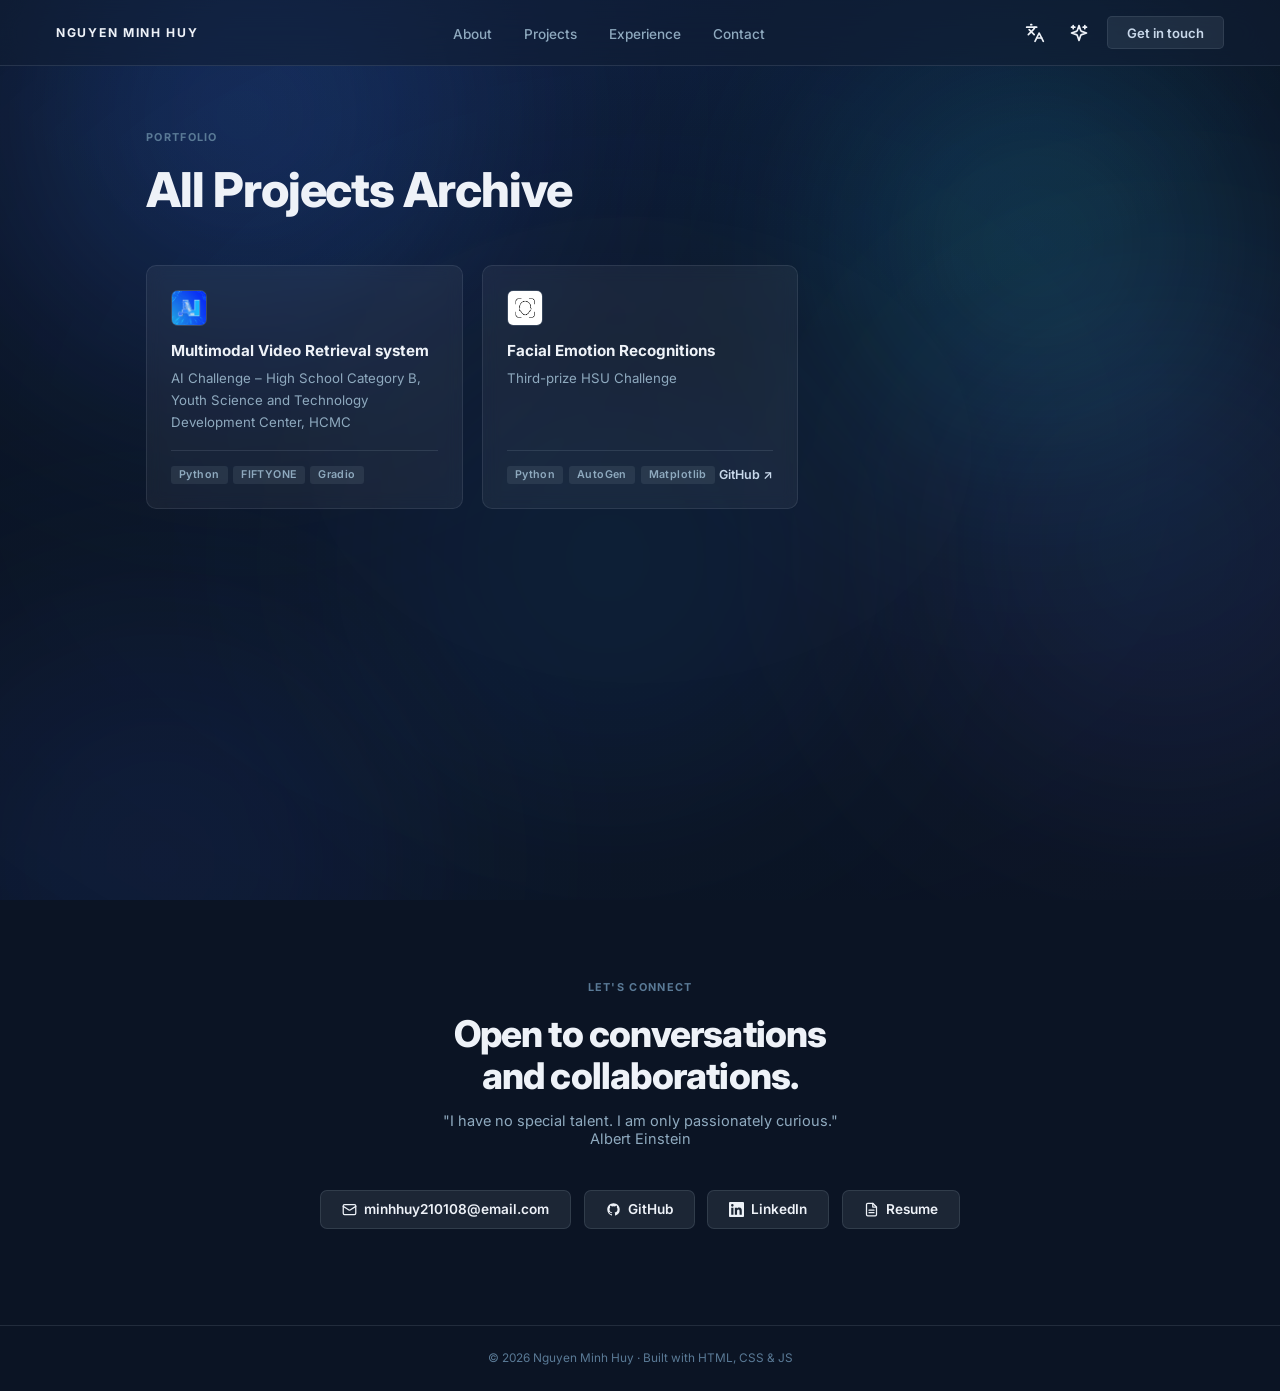
==== commit ff9d2d89: "new projectdata update" ====
--- a/project.html
+++ b/project.html
@@ -67,24 +67,23 @@
     
     <div class="projects-grid">
       <!-- Card 1 -->
-      <div class="proj-card modal-trigger" data-id="project-1">
-        <div class="proj-icon">🤖</div>
-        <h3>RL Grid Navigation Agent</h3>
-        <p>Reinforcement learning agent navigating randomized grid maps with Q-Learning.</p>
+      <div class="proj-card modal-trigger" data-id="project-aic" >
+        <div class="proj-icon"><img src="assets/aic.png" alt="AI Challenge"></div>
+        <h3>Multimodal Video Retrieval system</h3>
+        <p>AI Challenge – High School Category B, Youth Science and Technology Development Center, HCMC</p>
         <div class="proj-footer">
-          <div class="proj-tags"><span class="proj-tag">Python</span><span class="proj-tag">RL</span></div>
-          <span class="proj-link">Read more &rarr;</span>
+          <div class="proj-tags"><span class="proj-tag">Python</span><span class="proj-tag">FIFTYONE</span><span class="proj-tag">Gradio</span></div>
         </div>
       </div>
 
-      <!-- Card 2 -->
-      <div class="proj-card modal-trigger" data-id="project-2">
-        <div class="proj-icon">🕷️</div>
-        <h3>Exam Score Web Scraper</h3>
-        <p>Python scraper crawling Vietnamese national exam scores from government portal.</p>
+      <!-- Card 2: Thêm modal-trigger và data-id="project-2" -->
+      <div class="proj-card modal-trigger" data-id="project-emotion" style="cursor: pointer;">
+        <div class="proj-icon"><img src="assets/face.jpg" alt="AI Challenge"></div>
+        <h3>Facial Emotion Recognitions</h3>
+        <p>Third-prize HSU Challenge</p>
         <div class="proj-footer">
-          <div class="proj-tags"><span class="proj-tag">Python</span><span class="proj-tag">Regex</span></div>
-          <span class="proj-link">Read more &rarr;</span>
+          <div class="proj-tags"><span class="proj-tag">Python</span><span class="proj-tag">AutoGen </span><span class="proj-tag">Matplotlib</span></div>
+          <a href="https://github.com/minhhuyng21/Facial-emotion-recognition" class="proj-link" onclick="event.stopPropagation();">GitHub ↗</a>
         </div>
       </div>
 
--- a/css/style.css
+++ b/css/style.css
@@ -24,7 +24,6 @@
   --tag-bg:  rgba(200,216,234,0.09);
   --nav-h:   66px;
 
-  /* ── Thêm mới ── */
   --nav-bg:          rgba(18,30,52,0.55);
   --modal-overlay:   rgba(10,16,30,0.85);
   --card-hover:      rgba(255,255,255,0.08);
@@ -37,8 +36,25 @@
   --contact-hover:   rgba(200,216,234,0.14);
   --timeline-line:   var(--accent);
   --hero-gradient:   linear-gradient(120deg, #51d916 0%, #5e0925 40%, #5b00cae1 100%);
-  --hl-bg:   rgba(96, 165, 250, 0.18); /* Nền xanh lam mờ nhẹ */
+  --hl-bg:   rgba(96, 165, 250, 0.18);
   --hl-text: #93c5fd;
+
+  --s-embed-bg:  #1c3a6e;
+  --s-robot-bg:  #0e1f3d;
+  --s-ai-bg:     #5b9bd5;
+  --s-grad-from: #c8d8ea;
+  --s-grad-mid:  #ddeaf5;
+  --s-grad-to:   #8faabf;
+  --s-ai-text:   #0e1f3d;
+  --s-rotate:    -12deg;
+  --s-w1: 14vw;
+  --s-w2: 10.5vw;
+
+  --s-h1: 10.5vw;
+  --s-h2: 10.5vw;
+
+  --s-gap: 0.45vw;
+  --s-radius: 1vw;
 }
 
 /* ══════════════════════════════
@@ -66,7 +82,6 @@
   --card-b: rgba(30,80,180,0.13);
   --tag-bg: rgba(29,78,216,0.10);
 
-  /* ── Thêm mới ── */
   --nav-bg:          rgba(230,238,249,0.80);
   --modal-overlay:   rgba(13,32,64,0.55);
   --card-hover:      rgba(255,255,255,0.92);
@@ -79,8 +94,16 @@
   --contact-hover:   rgba(29,78,216,0.10);
   --timeline-line:   var(--accent);
   --hero-gradient:   linear-gradient(120deg, #1d4ed8 0%, #3b6fd4 40%, #0d2550 100%);
-  --hl-bg:   rgba(29, 78, 216, 0.12); /* Nền xanh royal trong suốt */
+  --hl-bg:   rgba(29, 78, 216, 0.12);
   --hl-text: #1e40af;
+
+  --s-embed-bg:  #1d4ed8;
+  --s-robot-bg:  #0d2550;
+  --s-ai-bg:     #60a5fa;
+  --s-grad-from: #ffffff;
+  --s-grad-mid:  #dbeafe;
+  --s-grad-to:   #77b1f5;
+  --s-ai-text:   #0d2550;
 }
 
 /* ══════════════════════════════
@@ -102,7 +125,6 @@
   --accent:  #38bdf8;
   --tag-bg:  rgba(56,189,248,0.1);
 
-  /* ── Thêm mới ── */
   --nav-bg:          rgba(9,10,15,0.80);
   --modal-overlay:   rgba(0,0,0,0.88);
   --card-hover:      rgba(255,255,255,0.07);
@@ -115,8 +137,16 @@
   --contact-hover:   rgba(56,189,248,0.10);
   --timeline-line:   var(--accent);
   --hero-gradient:   linear-gradient(120deg, #38bdf8 0%, #7dd3fc 40%, #94a3b8 100%);
-  --hl-bg:   rgba(56, 189, 248, 0.15); /* Nền cyan nhạt */
+  --hl-bg:   rgba(56, 189, 248, 0.15);
   --hl-text: #38bdf8;
+
+  --s-embed-bg:  #0f172a;
+  --s-robot-bg:  #020617;
+  --s-ai-bg:     #0ea5e9;
+  --s-grad-from: #f8fafc;
+  --s-grad-mid:  #e0f2fe;
+  --s-grad-to:   #7dd3fc;
+  --s-ai-text:   #020617;
 }
 
 /* ══════════════════════════════
@@ -151,6 +181,7 @@
   min-height: 100vh;
   overflow-x: hidden;
 }
+
 .highlight {
   background-color: var(--hl-bg);
   color: var(--hl-text);
@@ -159,309 +190,118 @@
   font-weight: 600;
   transition: all 0.3s ease;
 }
+
 /* ══════════════════════════════
    AURORA BLOB BACKGROUND
 ══════════════════════════════ */
- /* ══════════════════════════════════════════════
-   SOFT DEEP-BLUE AURORA
-   Light & calm — no dark fade
-   ══════════════════════════════════════════════ */
-
 .aurora {
     position: fixed;
     inset: 0;
     z-index: 0;
     overflow: hidden;
     pointer-events: none;
-
     background: #0b1424;
 }
 
-
-/* Soft overall blue atmosphere */
 .aurora::before {
     content: "";
     position: absolute;
     inset: 0;
-
-    background:
-        radial-gradient(
-            ellipse 75% 55% at 50% 0%,
-            rgba(37, 99, 235, 0.13),
-            transparent 70%
-        );
-
+    background: radial-gradient(ellipse 75% 55% at 50% 0%, rgba(37,99,235,0.13), transparent 70%);
     pointer-events: none;
 }
 
-
-/* Very subtle vignette — NOT black */
 .aurora::after {
     content: "";
     position: absolute;
     inset: 0;
-
-    background:
-        radial-gradient(
-            ellipse at center,
-            transparent 35%,
-            rgba(5, 15, 30, 0.08) 100%
-        );
-
+    background: radial-gradient(ellipse at center, transparent 35%, rgba(5,15,30,0.08) 100%);
     pointer-events: none;
 }
-
-
-/* ──────────────────────────────────────────────
-   BASE
-   ────────────────────────────────────────────── */
 
 .aurora-blob {
     position: absolute;
     border-radius: 50%;
-
     filter: blur(85px);
-
     mix-blend-mode: screen;
-
     will-change: transform, opacity;
-
     pointer-events: none;
 }
 
-
-/* ──────────────────────────────────────────────
-   BLUE — TOP LEFT
-   ────────────────────────────────────────────── */
-
 .b1 {
-    width: 62vw;
-    height: 58vw;
-
-    top: -20vw;
-    left: -12vw;
-
-    background:
-        radial-gradient(
-            circle,
-            rgba(37, 99, 235, 0.38) 0%,
-            rgba(37, 99, 235, 0.20) 35%,
-            transparent 70%
-        );
-
+    width: 62vw; height: 58vw;
+    top: -20vw; left: -12vw;
+    background: radial-gradient(circle, rgba(37,99,235,0.38) 0%, rgba(37,99,235,0.20) 35%, transparent 70%);
     opacity: 0.85;
-
-    animation:
-        softAurora1 22s
-        ease-in-out
-        infinite alternate;
-}
-
-
-/* ──────────────────────────────────────────────
-   CYAN — TOP RIGHT
-   ────────────────────────────────────────────── */
+    animation: softAurora1 22s ease-in-out infinite alternate;
+}
 
 .b2 {
-    width: 48vw;
-    height: 48vw;
-
-    top: -5vw;
-    right: -5vw;
-
-    background:
-        radial-gradient(
-            circle,
-            rgba(34, 211, 238, 0.28) 0%,
-            rgba(14, 165, 233, 0.16) 38%,
-            transparent 72%
-        );
-
+    width: 48vw; height: 48vw;
+    top: -5vw; right: -5vw;
+    background: radial-gradient(circle, rgba(34,211,238,0.28) 0%, rgba(14,165,233,0.16) 38%, transparent 72%);
     opacity: 0.8;
-
-    animation:
-        softAurora2 27s
-        ease-in-out
-        infinite alternate;
-
+    animation: softAurora2 27s ease-in-out infinite alternate;
     animation-delay: -7s;
 }
 
-
-/* ──────────────────────────────────────────────
-   BLUE / INDIGO — RIGHT CENTER
-   ────────────────────────────────────────────── */
-
 .b3 {
-    width: 58vw;
-    height: 50vw;
-
-    top: 25vh;
-    right: -20vw;
-
-    background:
-        radial-gradient(
-            circle,
-            rgba(59, 130, 246, 0.22) 0%,
-            rgba(99, 102, 241, 0.13) 38%,
-            transparent 72%
-        );
-
+    width: 58vw; height: 50vw;
+    top: 25vh; right: -20vw;
+    background: radial-gradient(circle, rgba(59,130,246,0.22) 0%, rgba(99,102,241,0.13) 38%, transparent 72%);
     opacity: 0.65;
-
-    animation:
-        softAurora3 31s
-        ease-in-out
-        infinite alternate;
-
+    animation: softAurora3 31s ease-in-out infinite alternate;
     animation-delay: -13s;
 }
 
-
-/* ──────────────────────────────────────────────
-   DEEP BLUE — BOTTOM LEFT
-   ────────────────────────────────────────────── */
-
 .b4 {
-    width: 55vw;
-    height: 50vw;
-
-    bottom: -22vw;
-    left: -15vw;
-
-    background:
-        radial-gradient(
-            circle,
-            rgba(30, 64, 175, 0.25) 0%,
-            rgba(37, 99, 235, 0.12) 42%,
-            transparent 72%
-        );
-
+    width: 55vw; height: 50vw;
+    bottom: -22vw; left: -15vw;
+    background: radial-gradient(circle, rgba(30,64,175,0.25) 0%, rgba(37,99,235,0.12) 42%, transparent 72%);
     opacity: 0.7;
-
-    animation:
-        softAurora4 29s
-        ease-in-out
-        infinite alternate;
-
+    animation: softAurora4 29s ease-in-out infinite alternate;
     animation-delay: -16s;
 }
 
-
-/* ──────────────────────────────────────────────
-   CENTER BLUE / CYAN
-   ────────────────────────────────────────────── */
-
 .b5 {
-    width: 55vw;
-    height: 45vw;
-
-    top: 30vh;
-    left: 20vw;
-
-    background:
-        radial-gradient(
-            circle,
-            rgba(14, 165, 233, 0.16) 0%,
-            rgba(37, 99, 235, 0.12) 40%,
-            transparent 72%
-        );
-
+    width: 55vw; height: 45vw;
+    top: 30vh; left: 20vw;
+    background: radial-gradient(circle, rgba(14,165,233,0.16) 0%, rgba(37,99,235,0.12) 40%, transparent 72%);
     opacity: 0.65;
-
-    animation:
-        softAurora5 35s
-        ease-in-out
-        infinite alternate;
-
+    animation: softAurora5 35s ease-in-out infinite alternate;
     animation-delay: -20s;
 }
 
-
-/* ══════════════════════════════════════════════
-   SMOOTH MOTION
-   ══════════════════════════════════════════════ */
-
 @keyframes softAurora1 {
-    0% {
-        transform: translate3d(-2vw, -1vh, 0) scale(1);
-    }
-
-    50% {
-        transform: translate3d(5vw, 4vh, 0) scale(1.08);
-    }
-
-    100% {
-        transform: translate3d(11vw, 7vh, 0) scale(1.14);
-    }
-}
-
-
+    0%   { transform: translate3d(-2vw,-1vh,0) scale(1); }
+    50%  { transform: translate3d(5vw,4vh,0) scale(1.08); }
+    100% { transform: translate3d(11vw,7vh,0) scale(1.14); }
+}
 @keyframes softAurora2 {
-    0% {
-        transform: translate3d(2vw, 0, 0) scale(1);
-    }
-
-    50% {
-        transform: translate3d(-5vw, 6vh, 0) scale(1.09);
-    }
-
-    100% {
-        transform: translate3d(-10vw, 10vh, 0) scale(0.96);
-    }
-}
-
-
+    0%   { transform: translate3d(2vw,0,0) scale(1); }
+    50%  { transform: translate3d(-5vw,6vh,0) scale(1.09); }
+    100% { transform: translate3d(-10vw,10vh,0) scale(0.96); }
+}
 @keyframes softAurora3 {
-    0% {
-        transform: translate3d(0, 2vh, 0) scale(1);
-    }
-
-    50% {
-        transform: translate3d(-5vw, -3vh, 0) scale(1.07);
-    }
-
-    100% {
-        transform: translate3d(-10vw, -7vh, 0) scale(1.12);
-    }
-}
-
-
+    0%   { transform: translate3d(0,2vh,0) scale(1); }
+    50%  { transform: translate3d(-5vw,-3vh,0) scale(1.07); }
+    100% { transform: translate3d(-10vw,-7vh,0) scale(1.12); }
+}
 @keyframes softAurora4 {
-    0% {
-        transform: translate3d(0, 0, 0) scale(1);
-    }
-
-    50% {
-        transform: translate3d(6vw, -3vh, 0) scale(1.06);
-    }
-
-    100% {
-        transform: translate3d(12vw, -6vh, 0) scale(1.12);
-    }
-}
-
-
+    0%   { transform: translate3d(0,0,0) scale(1); }
+    50%  { transform: translate3d(6vw,-3vh,0) scale(1.06); }
+    100% { transform: translate3d(12vw,-6vh,0) scale(1.12); }
+}
 @keyframes softAurora5 {
-    0% {
-        transform: translate3d(0, 0, 0) scale(1);
-    }
-
-    50% {
-        transform: translate3d(5vw, 5vh, 0) scale(0.96);
-    }
-
-    100% {
-        transform: translate3d(-6vw, 9vh, 0) scale(1.08);
-    }
-}
-
+    0%   { transform: translate3d(0,0,0) scale(1); }
+    50%  { transform: translate3d(5vw,5vh,0) scale(0.96); }
+    100% { transform: translate3d(-6vw,9vh,0) scale(1.08); }
+}
 
 @media (prefers-reduced-motion: reduce) {
-    .aurora-blob {
-        animation: none !important;
-    }
-}
+    .aurora-blob { animation: none !important; }
+}
+
 /* ══════════════════════════════
    NAV
 ══════════════════════════════ */
@@ -470,7 +310,7 @@
   height: var(--nav-h);
   display: flex; align-items: center; justify-content: space-between;
   padding: 0 3.5rem;
-  background: var(--nav-bg);           /* ✅ Đã fix */
+  background: var(--nav-bg);
   backdrop-filter: blur(20px);
   -webkit-backdrop-filter: blur(20px);
   border-bottom: 1px solid var(--border);
@@ -514,30 +354,34 @@
   flex-shrink: 0;
   transition: background 0.2s, transform 0.2s;
 }
-
 .nav-icon-btn:hover {
   background: var(--card-b);
   transform: scale(1.08);
 }
-/* ══════════════════════════════
-  HERO (TỐI GIẢN & CĂN GIỮA)
+
+/* ══════════════════════════════
+   HERO
 ══════════════════════════════ */
 @import url('https://fonts.googleapis.com/css2?family=Playfair+Display:ital@1&display=swap');
 
 .hero-wrap {
-  position: relative; z-index: 1;
+  position: relative;
+  z-index: 1;
   min-height: 100vh;
-  /* Đổi từ grid 2 cột sang flex để căn giữa toàn bộ */
-  display: flex; 
+
+  display: flex;
   flex-direction: column;
-  align-items: center; 
+  align-items: center;
   justify-content: center;
+
   padding-top: var(--nav-h);
-  max-width: 1180px; margin: 0 auto;
-  padding-left: 3.5rem; padding-right: 3.5rem; gap: 2rem;
-}
-
-/* Đảm bảo container chứa chữ cũng căn giữa các phần tử bên trong */
+  padding-left: 3.5rem;
+  padding-right: 3.5rem;
+
+  max-width: 1180px;
+  margin: 0 auto;
+}
+
 .hero-left {
   display: flex;
   flex-direction: column;
@@ -545,86 +389,398 @@
   text-align: center;
 }
 
+
+/* ──────────────────────────────
+   EYEBROW
+────────────────────────────── */
 .eyebrow {
-  display: inline-flex; align-items: center; gap: .45rem;
-  border: 1px solid var(--card-b); border-radius: 999px;
-  padding: .28rem .95rem; font-size: .68rem; font-weight: 700;
-  letter-spacing: .1em; color: var(--sub); text-transform: uppercase;
-  background: var(--tag-bg); margin-bottom: 1.8rem;
-}
+  display: inline-flex;
+  align-items: center;
+  gap: .45rem;
+
+  border: 1px solid var(--card-b);
+  border-radius: 999px;
+
+  padding: .28rem .95rem;
+
+  font-size: .68rem;
+  font-weight: 700;
+  letter-spacing: .1em;
+  text-transform: uppercase;
+
+  color: var(--sub);
+  background: var(--tag-bg);
+
+  /* Extra breathing room before sticker */
+  margin-bottom: 2.6rem;
+}
+
 .eyebrow::before {
-  content: ''; width: 6px; height: 6px; border-radius: 50%;
-  background: var(--accent); flex-shrink: 0;
-}
-
+  content: '';
+  width: 6px;
+  height: 6px;
+  border-radius: 50%;
+
+  background: var(--accent);
+  flex-shrink: 0;
+}
+
+
+/* ──────────────────────────────
+   OPTIONAL H1
+────────────────────────────── */
 .hero-left h1 {
   font-size: clamp(2.5rem, 4.8vw, 4rem);
-  font-weight: 900; line-height: 1.06; letter-spacing: -.03em;
-  color: var(--text); margin-bottom: 1.4rem;
-}
-
-/* TẠO NÉT NGHỆ SĨ Ở ĐÂY */
+  font-weight: 900;
+  line-height: 1.06;
+  letter-spacing: -.03em;
+
+  color: var(--text);
+  margin-bottom: 1.4rem;
+}
+
 .hero-left h1 em {
-  font-family: 'Playfair Display', serif; /* Font Serif có chân mềm mại */
-  font-style: italic; /* Chữ nghiêng */
+  font-family: 'Playfair Display', serif;
+  font-style: italic;
   font-weight: 500;
-  padding: 0 4px; /* Tránh bị cắt mất chữ nghiêng ở một số trình duyệt */
+
+  padding: 0 4px;
+
   background: var(--hero-gradient);
-  -webkit-background-clip: text; -webkit-text-fill-color: transparent;
+  -webkit-background-clip: text;
+  -webkit-text-fill-color: transparent;
   background-clip: text;
 }
 
+
+/* ──────────────────────────────
+   STICKER
+────────────────────────────── */
+.hero-visual {
+  width: 100%;
+
+  margin-top: .2rem;
+  margin-bottom: 2.5rem;
+
+  display: flex;
+  justify-content: center;
+  align-items: center;
+}
+
+.sticker-outer {
+  display: inline-block;
+
+  transform: rotate(var(--s-rotate));
+  animation: stickerFloat 6s ease-in-out infinite;
+
+  will-change: transform;
+}
+
+@keyframes stickerFloat {
+  0%,
+  100% {
+    transform: rotate(var(--s-rotate)) translateY(0);
+  }
+
+  50% {
+    transform: rotate(var(--s-rotate)) translateY(-7px);
+  }
+}
+
+.sticker-grid {
+  display: grid;
+
+  grid-template-columns:
+    clamp(185px, 15.5vw, 245px)
+    clamp(140px, 11.5vw, 185px);
+
+  grid-template-rows:
+    clamp(145px, 11.5vw, 185px)
+    clamp(145px, 11.5vw, 185px);
+
+  gap: clamp(5px, .45vw, 8px);
+}
+
+
+/* ──────────────────────────────
+   STICKER CARDS
+────────────────────────────── */
+.scard {
+  position: relative;
+
+  display: flex;
+  align-items: center;
+  justify-content: center;
+
+  overflow: hidden;
+
+  border-radius: var(--s-radius);
+
+  transition: background .4s ease;
+}
+
+
+/* EMBEDDED SYSTEMS */
+.sc-embed {
+  grid-column: 1;
+  grid-row: 1 / 3;
+
+  flex-direction: column;
+  align-items: flex-start;
+  justify-content: center;
+
+  padding: 20px 18px;
+  gap: 2px;
+
+  background: var(--s-embed-bg);
+}
+
+.embed-word {
+  display: block;
+
+  font-size: clamp(26px, 2.2vw, 36px);
+  font-weight: 900;
+  line-height: 1.05;
+  letter-spacing: .02em;
+  text-transform: uppercase;
+
+  background: linear-gradient(
+    120deg,
+    #edf3fa 0%,
+    #e6c77a 55%,
+    #d2ad55 100%
+  );
+
+  -webkit-background-clip: text;
+  -webkit-text-fill-color: transparent;
+  background-clip: text;
+}
+
+.embed-word.dim {
+  background:
+    linear-gradient(
+      120deg,
+      var(--s-grad-to) 0%,
+      var(--s-grad-from) 60%,
+      var(--s-grad-to) 100%
+    );
+
+  -webkit-background-clip: text;
+  -webkit-text-fill-color: transparent;
+  background-clip: text;
+}
+
+
+/* ROBOTICS */
+.sc-robot {
+  grid-column: 2;
+  grid-row: 1;
+
+  flex-direction: column;
+  align-items: flex-start;
+  justify-content: flex-end;
+
+  padding: 14px;
+
+  background: var(--s-robot-bg);
+}
+
+.robot-word {
+  display: block;
+
+  font-size: clamp(23px, 1.8vw, 31px);
+  font-weight: 900;
+  line-height: 1;
+  letter-spacing: .02em;
+  text-transform: uppercase;
+
+  background:
+    linear-gradient(
+      120deg,
+      #eaf2ff 0%,
+      #b9d8ff 50%,
+      #a78bfa 100%
+    );
+
+  -webkit-background-clip: text;
+  -webkit-text-fill-color: transparent;
+  background-clip: text;
+}
+
+.robot-sub {
+  margin-top: 4px;
+
+  font-size: clamp(9px, .65vw, 11px);
+  font-weight: 600;
+  letter-spacing: .1em;
+  text-transform: uppercase;
+
+  color: var(--muted);
+}
+
+
+/* AI */
+.sc-ai {
+  grid-column: 2;
+  grid-row: 2;
+
+  background: var(--s-ai-bg);
+}
+
+.ai-word {
+  font-size: clamp(38px, 3vw, 50px);
+  font-weight: 900;
+  letter-spacing: .02em;
+  text-transform: uppercase;
+
+  background:
+    linear-gradient(
+      120deg,
+      var(--s-ai-text) 0%,
+      var(--s-embed-bg) 60%,
+      var(--s-robot-bg) 100%
+    );
+
+  -webkit-background-clip: text;
+  -webkit-text-fill-color: transparent;
+  background-clip: text;
+}
+
+
+/* ──────────────────────────────
+   INTRODUCTION
+────────────────────────────── */
 .hero-sub {
-  font-size: .97rem; line-height: 1.76; color: var(--sub);
-  max-width: 470px; margin-bottom: 2.5rem;
-}
-
-/* Thêm justify-content: center để 2 nút nằm giữa */
-.cta-row { 
-  display: flex; gap: .9rem; flex-wrap: wrap; margin-bottom: 3.8rem; 
+  max-width: 640px;
+  margin-bottom: 0.35rem;
+  font-size: 1.08rem;
+  line-height: 1.78;
+  color: var(--sub);
+}
+
+
+/* ──────────────────────────────
+   CTA
+────────────────────────────── */
+.cta-row {
+  display: flex;
   justify-content: center;
+  flex-wrap: wrap;
+  gap: .9rem;
+
+  margin-bottom: 2.8rem;
 }
 
 .btn-p {
-  display: inline-flex; align-items: center; gap: .4rem;
-  background: var(--accent); color: var(--btn-p-color); 
-  border: none; border-radius: 5px;
-  padding: .74rem 1.55rem; font-size: .88rem; font-weight: 700;
-  text-decoration: none; cursor: pointer;
+  display: inline-flex;
+  align-items: center;
+  gap: .4rem;
+
+  padding: .74rem 1.55rem;
+
+  background: var(--accent);
+  color: var(--btn-p-color);
+
+  border: none;
+  border-radius: 5px;
+
+  font-size: .88rem;
+  font-weight: 700;
+  text-decoration: none;
+
+  cursor: pointer;
+
   transition: opacity .2s, transform .15s;
 }
-.btn-p:hover { opacity: .88; transform: translateY(-1px); }
+
+.btn-p:hover {
+  opacity: .88;
+  transform: translateY(-1px);
+}
 
 .btn-s {
-  display: inline-flex; align-items: center;
-  background: transparent; color: var(--text);
-  border: 1px solid var(--card-b); border-radius: 5px;
-  padding: .74rem 1.55rem; font-size: .88rem; font-weight: 600;
-  text-decoration: none; cursor: pointer;
+  display: inline-flex;
+  align-items: center;
+
+  padding: .74rem 1.55rem;
+
+  background: transparent;
+  color: var(--text);
+
+  border: 1px solid var(--card-b);
+  border-radius: 5px;
+
+  font-size: .88rem;
+  font-weight: 600;
+  text-decoration: none;
+
+  cursor: pointer;
+
   transition: background .2s, transform .15s;
 }
-.btn-s:hover { background: var(--tag-bg); transform: translateY(-1px); }
-
-/* Thêm justify-content: center để các con số nằm giữa */
+
+.btn-s:hover {
+  background: var(--tag-bg);
+  transform: translateY(-1px);
+}
+
+
+/* ──────────────────────────────
+   STATS
+────────────────────────────── */
 .stats {
-  display: flex; gap: 2.8rem;
-  border-top: 1px solid var(--border); padding-top: 1.7rem;
+  display: flex;
   justify-content: center;
-}
-.stat-n { font-size: 1.5rem; font-weight: 900; color: var(--text); line-height: 1; margin-bottom: .2rem; }
-.stat-l { font-size: .74rem; color: var(--muted); font-weight: 500; }
-
-/* NẾU VẪN MUỐN GIỮ HÌNH ẢNH SAU KHI CĂN GIỮA TEXT */
+  gap: 2.8rem;
+
+  padding-top: 1.7rem;
+
+  border-top: 1px solid var(--border);
+}
+
+.stat-n {
+  font-size: 1.5rem;
+  font-weight: 900;
+  line-height: 1;
+
+  margin-bottom: .2rem;
+
+  color: var(--text);
+}
+
+.stat-l {
+  font-size: .74rem;
+  font-weight: 500;
+
+  color: var(--muted);
+}
+
+
+/* ──────────────────────────────
+   HERO RIGHT
+────────────────────────────── */
 .hero-right {
-  display: flex; align-items: center; justify-content: center;
+  display: flex;
+  align-items: center;
+  justify-content: center;
+
   margin-top: 2rem;
 }
+
 .hero-right img {
-  width: 100%; max-width: 460px;
-  mix-blend-mode: screen; opacity: .82;
+  width: 100%;
+  max-width: 460px;
+
+  opacity: .82;
+  mix-blend-mode: screen;
+
   filter: brightness(.9) contrast(1.05);
-  pointer-events: none; user-select: none;
-}
+
+  pointer-events: none;
+  user-select: none;
+}
+
+
 /* ══════════════════════════════
    SECTIONS
 ══════════════════════════════ */
@@ -652,7 +808,7 @@
 
 /* ── About ── */
 .about-grid { display: grid; grid-template-columns: 1fr 1fr; gap: 3.5rem; align-items: start; }
-.about-body { font-size: .91rem; line-height: 1.8; color: var(--sub);}
+.about-body { font-size: .91rem; line-height: 1.8; color: var(--sub); }
 .about-body p+p { margin-top: .9rem; }
 .skills-col { display: flex; flex-direction: column; gap: 1.1rem; }
 .skill-label { font-size: .67rem; font-weight: 700; letter-spacing: .09em; text-transform: uppercase; color: var(--muted); margin-bottom: .32rem; }
@@ -674,8 +830,8 @@
 }
 .proj-card:hover {
   transform: translateY(-3px);
-  background: var(--card-hover);              /* ✅ Đã fix */
-  box-shadow: 0 12px 32px var(--card-hover-shadow); /* ✅ Đã fix */
+  background: var(--card-hover);
+  box-shadow: 0 12px 32px var(--card-hover-shadow);
 }
 .proj-icon {
   width: 36px; height: 36px; border-radius: 7px;
@@ -692,7 +848,7 @@
 .proj-tags { display: flex; gap: .35rem; flex-wrap: wrap; }
 .proj-tag {
   font-size: .67rem; font-weight: 600; letter-spacing: .04em;
-  background: var(--tag-bg); color: var(--sub);  /* ✅ Đã fix */
+  background: var(--tag-bg); color: var(--sub);
   border-radius: 3px; padding: .17rem .5rem;
 }
 .proj-link { font-size: .78rem; font-weight: 600; color: var(--accent); text-decoration: none; flex-shrink: 0; }
@@ -726,12 +882,12 @@
 .contact-links { display: flex; gap: .8rem; justify-content: center; flex-wrap: wrap; margin-top: .5rem; }
 .contact-link {
   display: inline-flex; align-items: center; gap: .45rem;
-  background: var(--tag-bg); border: 1px solid var(--border);  /* ✅ Đã fix */
+  background: var(--tag-bg); border: 1px solid var(--border);
   border-radius: 7px; padding: .65rem 1.3rem;
   font-size: .85rem; font-weight: 600; color: var(--text);
   text-decoration: none; transition: background .2s, transform .15s;
 }
-.contact-link:hover { background: var(--contact-hover); transform: translateY(-2px); } /* ✅ Đã fix */
+.contact-link:hover { background: var(--contact-hover); transform: translateY(-2px); }
 .contact-link svg { width: 15px; height: 15px; flex-shrink: 0; }
 
 footer {
@@ -747,7 +903,7 @@
 
 .modal-overlay {
   position: fixed; inset: 0;
-  background: var(--modal-overlay);  /* ✅ Đã fix */
+  background: var(--modal-overlay);
   backdrop-filter: blur(8px);
   -webkit-backdrop-filter: blur(8px);
   z-index: 1000;
@@ -756,11 +912,7 @@
   opacity: 0; pointer-events: none;
   transition: opacity 0.3s ease;
 }
-
-.modal-overlay.active {
-  opacity: 1;
-  pointer-events: auto;
-}
+.modal-overlay.active { opacity: 1; pointer-events: auto; }
 
 .modal-content {
   background: var(--bg);
@@ -770,18 +922,14 @@
   overflow-y: auto; position: relative;
   transform: translateY(20px) scale(0.95);
   transition: transform 0.3s ease;
-  box-shadow: 0 25px 50px -12px var(--card-hover-shadow);  /* ✅ Đã fix */
-}
-
-.modal-overlay.active .modal-content {
-  transform: translateY(0) scale(1);
-}
+  box-shadow: 0 25px 50px -12px var(--card-hover-shadow);
+}
+.modal-overlay.active .modal-content { transform: translateY(0) scale(1); }
 
 .modal-controls {
   position: absolute; top: 1.25rem; right: 1.25rem;
   display: flex; align-items: center; gap: 0.5rem; z-index: 10;
 }
-
 .modal-btn {
   background: var(--card-b);
   color: var(--text);
@@ -790,25 +938,101 @@
   cursor: pointer; text-decoration: none;
   transition: background 0.2s, transform 0.2s;
 }
-
-.modal-btn:hover {
-  background: var(--border);
-  transform: translateY(-2px);
-}
+.modal-btn:hover { background: var(--border); transform: translateY(-2px); }
 
 .modal-body { padding: 3rem; }
 .modal-icon { font-size: 2.5rem; margin-bottom: 1rem; }
-.modal-body h2 {
-  font-size: 2rem; font-weight: 800; color: var(--text); margin-bottom: 0.8rem;
-}
-
-/* ══════════════════════════════
-   PROJECT DETAIL CONTENT — README style
-   (dùng chung cho Modal & trang project-x.html)
-══════════════════════════════ */
-
-
-/* Badge pills (thay cho row tags rời rạc) */
+.modal-body h2 { font-size: 2rem; font-weight: 800; color: var(--text); margin-bottom: 0.8rem; }
+
+/* ══════════════════════════════
+   PROJECT DETAIL CONTENT
+══════════════════════════════ */
+.pd-updated {
+  display: inline-flex;
+  align-items: center;
+  gap: 0.5rem;
+
+  margin-top: 0.05rem;
+  margin-bottom: 1.35rem;
+
+  font-size: 0.82rem;
+  font-family: 'Inter', system-ui, sans-serif;
+  font-weight: 500;
+  letter-spacing: 0.01em;
+
+  color: var(--muted);
+  opacity: 0.8;
+}
+
+.pd-visual-grid {
+  display: grid;
+  grid-template-columns: repeat(3, minmax(0, 1fr));
+  gap: 0.8rem;
+}
+
+.pd-visual-grid figure {
+  min-width: 0;
+  margin: 0;
+  padding: 0.5rem;
+  background: var(--card);
+  border: 1px solid var(--border);
+  border-radius: 10px;
+}
+
+.pd-visual-grid img {
+  width: 100%;
+  height: 180px;
+  object-fit: contain;
+  border-radius: 6px;
+}
+
+.pd-visual-grid figcaption {
+  margin-top: 0.55rem;
+  text-align: center;
+  font-size: 0.72rem;
+  line-height: 1.4;
+  color: var(--muted);
+}
+
+@media (max-width: 700px) {
+  .pd-visual-grid {
+    grid-template-columns: 1fr;
+  }
+
+  .pd-visual-grid img {
+    height: auto;
+    max-height: 400px;
+  }
+}
+.pd-media {
+  width: 100%;
+  margin: 1.5rem 0 2rem;
+}
+
+.pd-media img {
+  display: block;
+  width: 100%;
+  max-width: 100%;
+  height: auto;
+  border-radius: 10px;
+  object-fit: contain;
+}
+.pd-caption {
+  display: block;
+  padding: 0.7rem 0.4rem 0.25rem;
+  font-size: 0.72rem;
+  line-height: 1.5;
+  color: var(--muted);
+  text-align: center;
+}
+
+.pd-updated-dot {
+  width: 5px;
+  height: 5px;
+  border-radius: 50%;
+  background: var(--accent);
+  flex-shrink: 0;
+}
 .pd-badges { display: flex; flex-wrap: wrap; gap: .45rem; margin: 0 0 1.6rem; }
 .pd-badge {
   display: inline-flex; align-items: center; gap: .35rem;
@@ -817,8 +1041,6 @@
   border: 1px solid var(--card-b); border-radius: 5px;
   padding: .3rem .65rem;
 }
-
-/* Section headings kiểu README: "## Heading" + gạch chân */
 .pd-h3 {
   display: flex; align-items: baseline; gap: .5rem;
   font-size: .98rem; font-weight: 700; color: var(--text);
@@ -830,10 +1052,7 @@
   content: "##"; font-family: 'JetBrains Mono', monospace;
   font-size: .82rem; font-weight: 600; color: var(--muted);
 }
-
 .pd-lede { font-size: .93rem; line-height: 1.75; color: var(--sub); margin-bottom: 0; }
-
-/* Bullet list */
 .pd-list { list-style: none; padding: 0; margin: 0; display: flex; flex-direction: column; gap: .75rem; }
 .pd-list li { position: relative; padding-left: 1.2rem; font-size: .88rem; line-height: 1.7; color: var(--sub); }
 .pd-list li::before {
@@ -845,10 +1064,8 @@
   background: var(--tag-bg); color: var(--accent);
   padding: .1rem .35rem; border-radius: 4px;
 }
-
-/* Stat strip */
 .pd-stats {
-  display: grid; grid-template-columns: repeat(3, 1fr);
+  display: grid; grid-template-columns: repeat(2, 1fr);
   gap: 1px; background: var(--card-b);
   border: 1px solid var(--card-b); border-radius: 10px;
   overflow: hidden; margin: 0 0 1.7rem;
@@ -856,21 +1073,11 @@
 .pd-stat { background: var(--card); padding: .95rem .8rem; text-align: center; }
 .pd-stat b { display: block; font-size: 1.25rem; font-weight: 800; color: var(--accent); line-height: 1.2; }
 .pd-stat span { font-size: .7rem; color: var(--muted); }
-
-/* Tech-stack table (README-style) */
 .pd-table { width: 100%; border-collapse: collapse; font-size: .84rem; margin-bottom: .3rem; }
-.pd-table th, .pd-table td {
-  text-align: left; padding: .6rem .8rem;
-  border: 1px solid var(--border);
-}
-.pd-table th {
-  background: var(--tag-bg); color: var(--text);
-  font-weight: 700; font-size: .74rem; letter-spacing: .04em; text-transform: uppercase;
-}
+.pd-table th, .pd-table td { text-align: left; padding: .6rem .8rem; border: 1px solid var(--border); }
+.pd-table th { background: var(--tag-bg); color: var(--text); font-weight: 700; font-size: .74rem; letter-spacing: .04em; text-transform: uppercase; }
 .pd-table td { color: var(--sub); }
 .pd-table td:first-child { color: var(--text); font-weight: 600; white-space: nowrap; }
-
-/* Blockquote / note callout */
 .pd-note {
   border-left: 3px solid var(--accent);
   background: var(--tag-bg);
@@ -880,7 +1087,6 @@
   margin: 1.3rem 0;
 }
 .pd-note strong { color: var(--text); }
-
 .pd-cta { margin-top: 1.8rem; display: flex; gap: .7rem; flex-wrap: wrap; }
 
 @media (max-width: 480px) {
@@ -888,11 +1094,6 @@
   .pd-table { font-size: .78rem; }
 }
 
-/* ══════════════════════════════
-   PROJECT DETAIL PAGE (project1.html, ...)
-   chỉ cần thêm link "back" — phần còn lại tái dùng
-   section-wrap / section-ey / section-h / section-sub sẵn có
-══════════════════════════════ */
 .pd-back {
   display: inline-flex; align-items: center; gap: .4rem;
   font-size: .8rem; color: var(--sub); text-decoration: none;
@@ -900,48 +1101,12 @@
 }
 .pd-back:hover { color: var(--accent); }
 
-/* ══════════════════════════════
-   ICON DẠNG ẢNH (thay cho emoji)
-   Quan trọng: ép kích thước CONTAINER trước, ảnh bên trong chỉ
-   object-fit theo container — nếu không set width/height cho
-   container, ảnh sẽ hiện theo kích thước gốc (vd 1920×1920px).
-══════════════════════════════ */
-.proj-icon img {
-  width: 100%; height: 100%;
-  object-fit: contain;
-  border-radius: 5px;
-  display: block;
-}
-
-/* .modal-icon gốc chỉ có font-size (vì trước là emoji) —
-   ép lại thành khung cố định khi chứa ảnh */
-.modal-icon {
-  width: 48px;
-  height: 48px;
-  display: flex;
-  align-items: center;
-  justify-content: center;
-  overflow: hidden;
-}
-.modal-icon img {
-  width: 100%;
-  height: 100%;
-  object-fit: contain;
-  border-radius: 6px;
-  display: block;
-}
-
-.pd-icon {
-  width: 44px; height: 44px; border-radius: 8px;
-  background: var(--tag-bg); border: 1px solid var(--card-b);
-  display: flex; align-items: center; justify-content: center;
-  margin-bottom: 1rem; overflow: hidden;
-}
-.pd-icon img {
-  width: 100%; height: 100%;
-  object-fit: contain;
-  display: block;
-}
+/* ── Icon ảnh ── */
+.proj-icon img { width: 100%; height: 100%; object-fit: contain; border-radius: 5px; display: block; }
+.modal-icon { width: 48px; height: 48px; display: flex; align-items: center; justify-content: center; overflow: hidden; }
+.modal-icon img { width: 100%; height: 100%; object-fit: contain; border-radius: 6px; display: block; }
+.pd-icon { width: 44px; height: 44px; border-radius: 8px; background: var(--tag-bg); border: 1px solid var(--card-b); display: flex; align-items: center; justify-content: center; margin-bottom: 1rem; overflow: hidden; }
+.pd-icon img { width: 100%; height: 100%; object-fit: contain; display: block; }
 
 /* ══════════════════════════════
    CAROUSEL (CERTS)
@@ -951,73 +1116,117 @@
   mask-image: linear-gradient(to right, transparent, black 10%, black 90%, transparent);
   -webkit-mask-image: linear-gradient(to right, transparent, black 10%, black 90%, transparent);
 }
-
 .carousel-track {
   display: flex; gap: 1.5rem; width: max-content;
   animation: scrollInfinite 25s linear infinite;
 }
-
-.carousel-container:hover .carousel-track {
-  animation-play-state: paused !important;
-}
+.carousel-container:hover .carousel-track { animation-play-state: paused !important; }
 
 .cert-card {
-  background: var(--card);            /* ✅ Đã fix (từ --card-bg sai → --card đúng) */
+  background: var(--card);
   border: 1px solid var(--border);
   border-radius: 12px; padding: 1.5rem;
   width: 280px; flex-shrink: 0;
   transition: transform 0.3s ease, border-color 0.3s ease;
 }
-
-.cert-card:hover {
-  transform: translateY(-4px);
-  border-color: var(--cert-border-hover);  /* ✅ Đã fix */
-}
-
-.cert-header {
-  display: flex; justify-content: space-between;
-  align-items: center; margin-bottom: 1rem;
-}
-
+.cert-card:hover { transform: translateY(-4px); border-color: var(--cert-border-hover); }
+.cert-header { display: flex; justify-content: space-between; align-items: center; margin-bottom: 1rem; }
 .cert-icon { font-size: 1.8rem; }
-
-.cert-year {
-  font-size: 0.8rem; color: var(--sub);
-  background: var(--cert-year-bg);  /* ✅ Đã fix */
-  padding: 0.2rem 0.6rem; border-radius: 20px;
-}
-
-.cert-card h3 {
-  font-size: 1.1rem; font-weight: 700; color: var(--text);
-  margin-bottom: 0.3rem;
-  white-space: nowrap; overflow: hidden; text-overflow: ellipsis;
-}
-
+.cert-year { font-size: 0.8rem; color: var(--sub); background: var(--cert-year-bg); padding: 0.2rem 0.6rem; border-radius: 20px; }
+.cert-card h3 { font-size: 1.1rem; font-weight: 700; color: var(--text); margin-bottom: 0.3rem; white-space: nowrap; overflow: hidden; text-overflow: ellipsis; }
 .cert-issuer { font-size: 0.85rem; color: var(--sub); margin-bottom: 1rem; }
-
-.cert-tag {
-  display: inline-block;
-  font-size: 0.75rem; font-weight: 600;
-  color: var(--cert-tag-color);      /* ✅ Đã fix */
-  background: var(--cert-tag-bg);    /* ✅ Đã fix */
-  padding: 0.25rem 0.6rem; border-radius: 6px;
-}
-
+.cert-tag { display: inline-block; font-size: 0.75rem; font-weight: 600; color: var(--cert-tag-color); background: var(--cert-tag-bg); padding: 0.25rem 0.6rem; border-radius: 6px; }
 .cert-card.modal-trigger { cursor: pointer; }
-
-.cert-card.modal-trigger:hover {
-  transform: translateY(-5px) scale(1.02);
-  background: var(--card-hover);     /* ✅ Đã fix */
-}
+.cert-card.modal-trigger:hover { transform: translateY(-5px) scale(1.02); background: var(--card-hover); }
 
 @keyframes scrollInfinite {
   0%   { transform: translateX(0); }
   100% { transform: translateX(-50%); }
 }
 
+/* ── Carousel wrapper ── */
+.certs-carousel-outer {
+  position: relative; overflow: hidden;
+  mask-image: linear-gradient(to right, transparent, black 7%, black 93%, transparent);
+  -webkit-mask-image: linear-gradient(to right, transparent, black 7%, black 93%, transparent);
+  cursor: grab; user-select: none;
+  padding: .5rem 0 1rem;
+}
+.certs-carousel-outer:active { cursor: grabbing; }
+.certs-carousel-track { display: flex; gap: 1.1rem; width: max-content; will-change: transform; }
+
+.cert-card-new {
+  flex-shrink: 0; position: relative; border-radius: 10px; overflow: hidden;
+  border: 1px solid var(--border); background: var(--card);
+  transform-style: preserve-3d;
+  transition: box-shadow .3s ease, transform .25s ease;
+  cursor: pointer;
+}
+.cert-card-new.ls { width: 300px; height: 188px; }
+.cert-card-new.pt { width: 168px; height: 224px; }
+.cert-card-new img { width: 100%; height: 100%; object-fit: cover; display: block; pointer-events: none; transition: filter .25s ease; }
+
+.cert-placeholder { width: 100%; height: 100%; display: flex; align-items: center; justify-content: center; font-size: .72rem; font-family: monospace; color: var(--muted); background: var(--card); text-align: center; padding: 1rem; line-height: 1.5; }
+
+.cert-shine-layer {
+  position: absolute; inset: 0;
+  background: radial-gradient(circle at var(--mx, 50%) var(--my, 50%), rgba(255,255,255,.16) 0%, transparent 62%);
+  opacity: 0; transition: opacity .2s ease; pointer-events: none; border-radius: 10px;
+}
+
+.cert-info-bar {
+  position: absolute; bottom: 0; left: 0; right: 0;
+  background: linear-gradient(to top, rgba(0,0,0,.78) 0%, transparent 100%);
+  padding: .65rem .85rem .75rem;
+  opacity: 0; transform: translateY(5px);
+  transition: opacity .25s ease, transform .25s ease;
+  pointer-events: none;
+}
+.cert-info-bar strong { display: block; font-size: .75rem; font-weight: 700; color: #fff; margin-bottom: 2px; line-height: 1.3; }
+.cert-info-bar span { font-size: .68rem; color: rgba(255,255,255,.72); }
+
+.cert-card-new:hover { box-shadow: 0 20px 44px var(--card-hover-shadow, rgba(0,0,0,.38)); }
+.cert-card-new:hover img { filter: brightness(1.08); }
+.cert-card-new:hover .cert-shine-layer { opacity: 1; }
+.cert-card-new:hover .cert-info-bar { opacity: 1; transform: translateY(0); }
+
+.cert-popup {
+  position: fixed; pointer-events: none; z-index: 9999;
+  opacity: 0; transform: scale(.86) translateY(12px);
+  transition: opacity .22s ease, transform .22s ease;
+  border-radius: 12px; overflow: hidden;
+  box-shadow: 0 32px 64px rgba(0,0,0,.55), 0 0 0 .5px rgba(255,255,255,.1);
+  width: auto; height: auto;
+}
+.cert-popup.visible { opacity: 1; transform: scale(1) translateY(0); }
+
+.cert-popup-img { display: block; width: 100%; height: auto; object-fit: contain; background: var(--bg); }
+.cert-popup-placeholder { width: 100%; min-height: 200px; background: var(--card); display: flex; align-items: center; justify-content: center; font-size: .8rem; color: var(--muted); font-family: monospace; padding: 2rem; }
+
+.cert-popup-bar { background: var(--bg); padding: .75rem 1rem .85rem; border-top: 1px solid var(--border); }
+.cert-popup-bar strong { display: block; font-size: .88rem; font-weight: 700; color: var(--text); margin-bottom: 3px; }
+.cert-popup-bar span { font-size: .75rem; color: var(--sub); }
+
+.certs-footer { display: flex; align-items: center; justify-content: space-between; margin-top: 1.6rem; }
+.certs-drag-hint { font-size: .72rem; color: var(--muted); font-family: monospace; opacity: .7; }
+
 /* ══════════════════════════════
    RESPONSIVE
 ══════════════════════════════ */
+@media (max-width: 640px) {
+  :root, [data-theme="colorful"],
+  [data-theme="light"],
+  [data-theme="dark"] {
+    --s-w1: 40vw; --s-w2: 30vw;
+    --s-h1: 28vw; --s-h2: 28vw;
+    --s-gap: 1.5vw; --s-radius: 3vw;
+  }
+  .embed-word { font-size: 5.5vw; }
+  .robot-word { font-size: 4.8vw; }
+  .robot-sub  { font-size: 2vw; }
+  .ai-word    { font-size: 7.5vw; }
+}
+
 @media(max-width: 820px) {
   .hero-wrap { grid-template-columns: 1fr; padding: calc(var(--nav-h) + 3rem) 1.5rem 3rem; }
   .hero-right { display: none; }
@@ -1036,209 +1245,15 @@
   * { transition: none !important; }
 }
 
-
-
-
-
-
-
-/* ── Carousel wrapper ── */
-.certs-carousel-outer {
-  position: relative;
-  overflow: hidden;
-  mask-image: linear-gradient(to right, transparent, black 7%, black 93%, transparent);
-  -webkit-mask-image: linear-gradient(to right, transparent, black 7%, black 93%, transparent);
-  cursor: grab;
-  user-select: none;
-  padding: .5rem 0 1rem;
-}
-.certs-carousel-outer:active {
-  cursor: grabbing;
-}
- 
-.certs-carousel-track {
-  display: flex;
-  gap: 1.1rem;
-  width: max-content;
-  will-change: transform;
-}
- 
-/* ── Cert card ── */
-.cert-card-new {
-  flex-shrink: 0;
-  position: relative;
-  border-radius: 10px;
-  overflow: hidden;
-  border: 1px solid var(--border);
-  background: var(--card);
-  transform-style: preserve-3d;
-  transition: box-shadow .3s ease, transform .25s ease;
-  cursor: pointer;
-}
-.cert-card-new.ls { width: 300px; height: 188px; }
-.cert-card-new.pt { width: 168px; height: 224px; }
- 
-/* Ảnh bên trong card thumbnail — luôn cover để lấp đầy card */
-.cert-card-new img {
-  width: 100%;
-  height: 100%;
-  object-fit: cover;       /* ✅ Card thumbnail: cover là đúng */
-  display: block;
-  pointer-events: none;
-  transition: filter .25s ease;
-}
- 
-/* Fallback placeholder */
-.cert-placeholder {
-  width: 100%;
-  height: 100%;
-  display: flex;
-  align-items: center;
-  justify-content: center;
-  font-size: .72rem;
-  font-family: monospace;
-  color: var(--muted);
-  background: var(--card);
-  text-align: center;
-  padding: 1rem;
-  line-height: 1.5;
-}
- 
-/* Shine overlay */
-.cert-shine-layer {
-  position: absolute;
-  inset: 0;
-  background: radial-gradient(
-    circle at var(--mx, 50%) var(--my, 50%),
-    rgba(255,255,255,.16) 0%,
-    transparent 62%
-  );
-  opacity: 0;
-  transition: opacity .2s ease;
-  pointer-events: none;
-  border-radius: 10px;
-}
- 
-/* Info bar trượt lên từ dưới */
-.cert-info-bar {
-  position: absolute;
-  bottom: 0; left: 0; right: 0;
-  background: linear-gradient(to top, rgba(0,0,0,.78) 0%, transparent 100%);
-  padding: .65rem .85rem .75rem;
-  opacity: 0;
-  transform: translateY(5px);
-  transition: opacity .25s ease, transform .25s ease;
-  pointer-events: none;
-}
-.cert-info-bar strong {
-  display: block;
-  font-size: .75rem;
-  font-weight: 700;
-  color: #fff;
-  margin-bottom: 2px;
-  line-height: 1.3;
-}
-.cert-info-bar span {
-  font-size: .68rem;
-  color: rgba(255,255,255,.72);
-}
- 
-/* Hover states cho card */
-.cert-card-new:hover {
-  box-shadow: 0 20px 44px var(--card-hover-shadow, rgba(0,0,0,.38));
-}
-.cert-card-new:hover img          { filter: brightness(1.08); }
-.cert-card-new:hover .cert-shine-layer { opacity: 1; }
-.cert-card-new:hover .cert-info-bar    { opacity: 1; transform: translateY(0); }
- 
-/* ── Popup ── */
-.cert-popup {
-  position: fixed;
-  pointer-events: none;
-  z-index: 9999;
-  opacity: 0;
-  transform: scale(.86) translateY(12px);
-  transition: opacity .22s ease, transform .22s ease;
-  border-radius: 12px;
-  overflow: hidden;
-  box-shadow: 0 32px 64px rgba(0,0,0,.55), 0 0 0 .5px rgba(255,255,255,.1);
- 
-  /* Quan trọng: để popup tự co theo nội dung */
-  width: auto;
-  height: auto;
-}
-.cert-popup.visible {
-  opacity: 1;
-  transform: scale(1) translateY(0);
-}
- 
-/* Ảnh trong popup — contain để không cắt */
-.cert-popup-img {
-  display: block;
-  width: 100%;        /* width được set bởi JS */
-  height: auto;       /* ✅ height tự tính theo tỉ lệ ảnh — không bao giờ cắt */
-  object-fit: contain;
-  background: var(--bg);
-}
- 
-/* Fallback popup */
-.cert-popup-placeholder {
-  width: 100%;
-  min-height: 200px;
-  background: var(--card);
-  display: flex;
-  align-items: center;
-  justify-content: center;
-  font-size: .8rem;
-  color: var(--muted);
-  font-family: monospace;
-  padding: 2rem;
-}
- 
-/* Info bar popup */
-.cert-popup-bar {
-  background: var(--bg);
-  padding: .75rem 1rem .85rem;
-  border-top: 1px solid var(--border);
-}
-.cert-popup-bar strong {
-  display: block;
-  font-size: .88rem;
-  font-weight: 700;
-  color: var(--text);
-  margin-bottom: 3px;
-}
-.cert-popup-bar span {
-  font-size: .75rem;
-  color: var(--sub);
-}
- 
-/* ── Footer ── */
-.certs-footer {
-  display: flex;
-  align-items: center;
-  justify-content: space-between;
-  margin-top: 1.6rem;
-}
-.certs-drag-hint {
-  font-size: .72rem;
-  color: var(--muted);
-  font-family: monospace;
-  opacity: .7;
-}
-
-
-
-
-
-
+/* ══════════════════════════════
+   AURORA THEME VISIBILITY
+══════════════════════════════ */
 [data-theme="light"] .aurora,
 [data-theme="dark"] .aurora {
     opacity: 0 !important;
     visibility: hidden !important;
     pointer-events: none !important;
 }
-
 [data-theme="colorful"] .aurora {
     opacity: 1;
     visibility: visible;
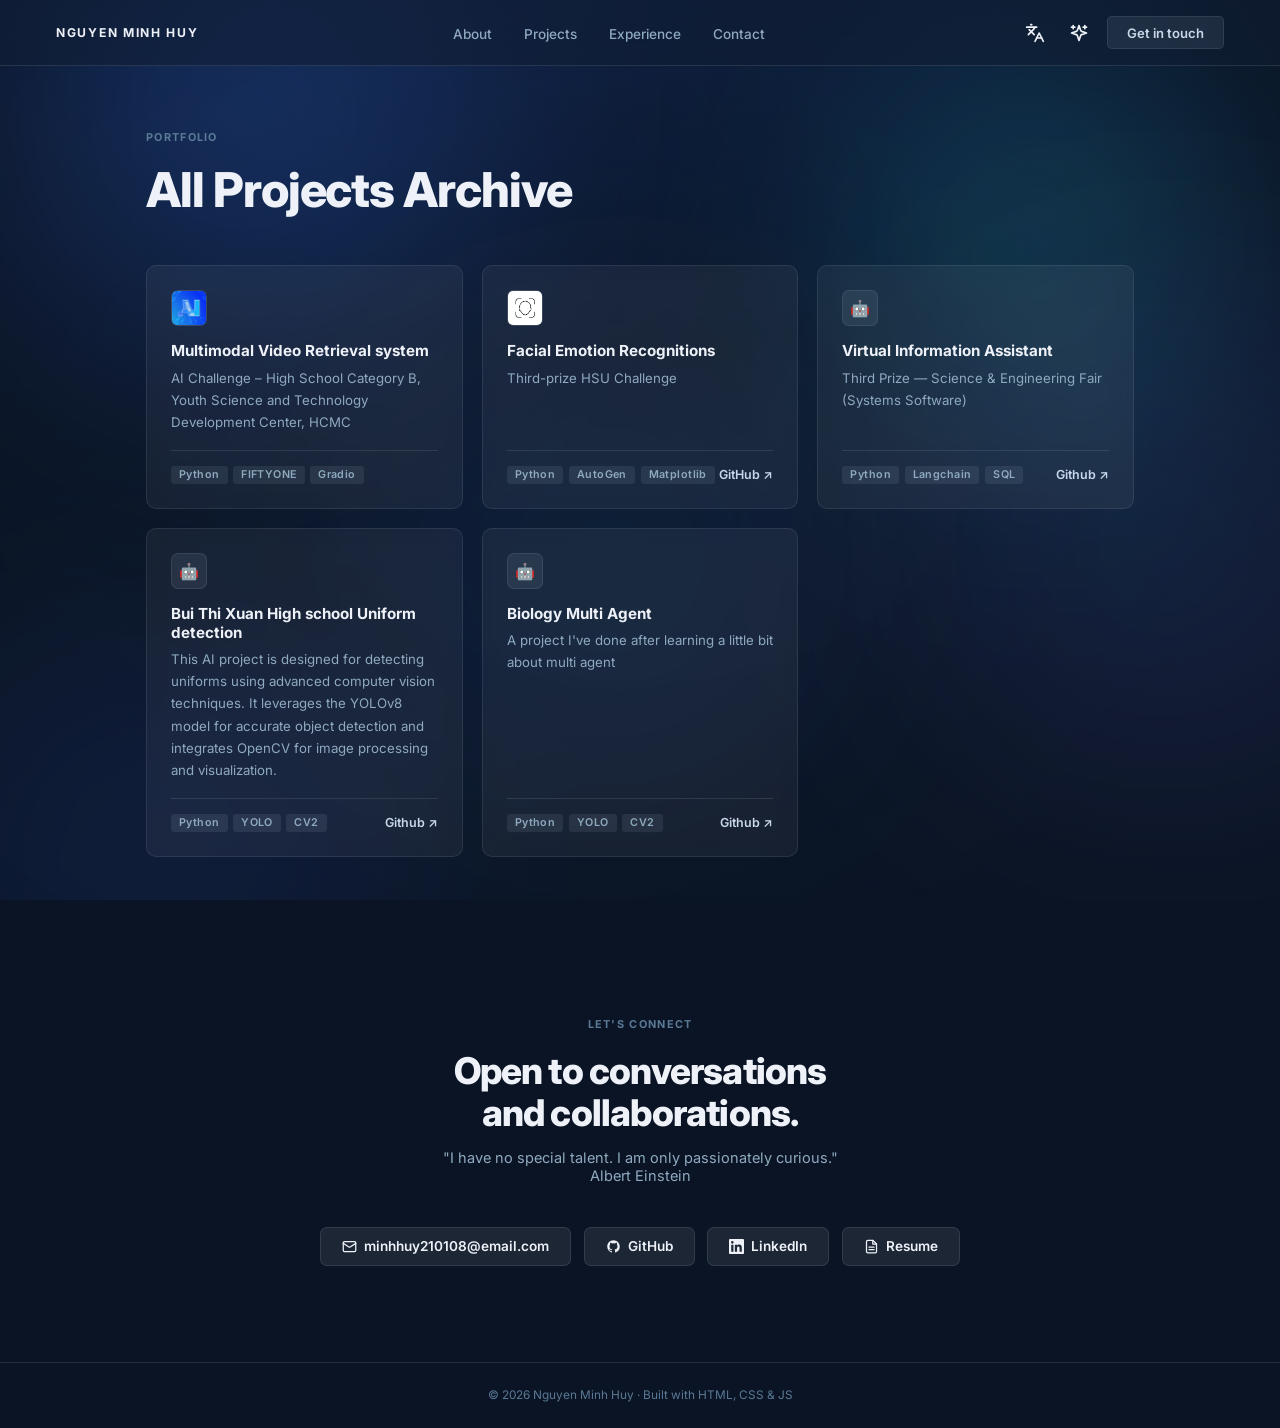
==== commit e8c27635: "update data 16/8" ====
--- a/project.html
+++ b/project.html
@@ -68,7 +68,7 @@
     <div class="projects-grid">
       <!-- Card 1 -->
       <div class="proj-card modal-trigger" data-id="project-aic" >
-        <div class="proj-icon"><img src="assets/aic.png" alt="AI Challenge"></div>
+        <div class="proj-icon"><img src="assets/aic/aic.png" alt="AI Challenge"></div>
         <h3>Multimodal Video Retrieval system</h3>
         <p>AI Challenge – High School Category B, Youth Science and Technology Development Center, HCMC</p>
         <div class="proj-footer">
@@ -78,12 +78,48 @@
 
       <!-- Card 2: Thêm modal-trigger và data-id="project-2" -->
       <div class="proj-card modal-trigger" data-id="project-emotion" style="cursor: pointer;">
-        <div class="proj-icon"><img src="assets/face.jpg" alt="AI Challenge"></div>
+        <div class="proj-icon"><img src="assets/emotion/face.jpg" alt="AI Challenge"></div>
         <h3>Facial Emotion Recognitions</h3>
         <p>Third-prize HSU Challenge</p>
         <div class="proj-footer">
           <div class="proj-tags"><span class="proj-tag">Python</span><span class="proj-tag">AutoGen </span><span class="proj-tag">Matplotlib</span></div>
           <a href="https://github.com/minhhuyng21/Facial-emotion-recognition" class="proj-link" onclick="event.stopPropagation();">GitHub ↗</a>
+        </div>
+      </div>
+
+
+
+      <!-- Card 3: Thêm modal-trigger và data-id="project-3" (nhớ thêm key "project-3" vào projectsData) -->
+      <div class="proj-card modal-trigger" data-id="project-chatbot" style="cursor: pointer;">
+        <div class="proj-icon">🤖</div>
+        <h3>Virtual Information Assistant</h3>
+        <p>Third Prize — Science & Engineering Fair (Systems Software) </p>
+        <div class="proj-footer">
+          <div class="proj-tags"><span class="proj-tag">Python</span><span class="proj-tag">Langchain</span><span class="proj-tag">SQL</span></div>
+          <a href="https://github.com/HaDungx/KHKT_2024-2025" class="proj-link" onclick="event.stopPropagation();">Github ↗</a>
+        </div>
+      </div>
+
+
+      <!-- Card 4: Thêm modal-trigger và data-id="project-3" (nhớ thêm key "project-3" vào projectsData) -->
+      <div class="proj-card modal-trigger" data-id="project-yolo" style="cursor: pointer;">
+        <div class="proj-icon">🤖</div>
+        <h3>Bui Thi Xuan High school Uniform detection</h3>
+        <p>This AI project is designed for detecting uniforms using advanced computer vision techniques. It leverages the YOLOv8 model for accurate object detection and integrates OpenCV for image processing and visualization. </p>
+        <div class="proj-footer">
+          <div class="proj-tags"><span class="proj-tag">Python</span><span class="proj-tag">YOLO</span><span class="proj-tag">CV2</span></div>
+          <a href="https://github.com/HaDungx/KHKT_2024-2025" class="proj-link" onclick="event.stopPropagation();">Github ↗</a>
+        </div>
+      </div>
+
+            <!-- Card 4: Thêm modal-trigger và data-id="project-3" (nhớ thêm key "project-3" vào projectsData) -->
+      <div class="proj-card modal-trigger" data-id="project-multiagent" style="cursor: pointer;">
+        <div class="proj-icon">🤖</div>
+        <h3>Biology Multi Agent</h3>
+        <p>A project I've done after learning a little bit about multi agent</p>
+        <div class="proj-footer">
+          <div class="proj-tags"><span class="proj-tag">Python</span><span class="proj-tag">YOLO</span><span class="proj-tag">CV2</span></div>
+          <a href="https://github.com/HaDungx/KHKT_2024-2025" class="proj-link" onclick="event.stopPropagation();">Github ↗</a>
         </div>
       </div>
 
--- a/css/style.css
+++ b/css/style.css
@@ -1032,6 +1032,45 @@
   border-radius: 50%;
   background: var(--accent);
   flex-shrink: 0;
+}
+.pd-reference-links {
+  display: flex;
+  flex-wrap: wrap;
+  gap: .55rem;
+  margin-top: .3rem;
+}
+
+.pd-reference-links a {
+  display: inline-flex;
+  align-items: center;
+  gap: .4rem;
+
+  padding: .42rem .7rem;
+
+  border: 1px solid var(--border);
+  border-radius: 7px;
+
+  background: var(--tag-bg);
+  color: var(--sub);
+
+  font-size: .76rem;
+  font-weight: 600;
+  text-decoration: none;
+
+  transition: background .2s ease, color .2s ease,
+              border-color .2s ease, transform .2s ease;
+}
+
+.pd-reference-links a:hover {
+  color: var(--text);
+  background: var(--card-hover);
+  border-color: var(--cert-border-hover);
+  transform: translateY(-1px);
+}
+
+.pd-ref-arrow {
+  font-size: .72rem;
+  opacity: .6;
 }
 .pd-badges { display: flex; flex-wrap: wrap; gap: .45rem; margin: 0 0 1.6rem; }
 .pd-badge {
